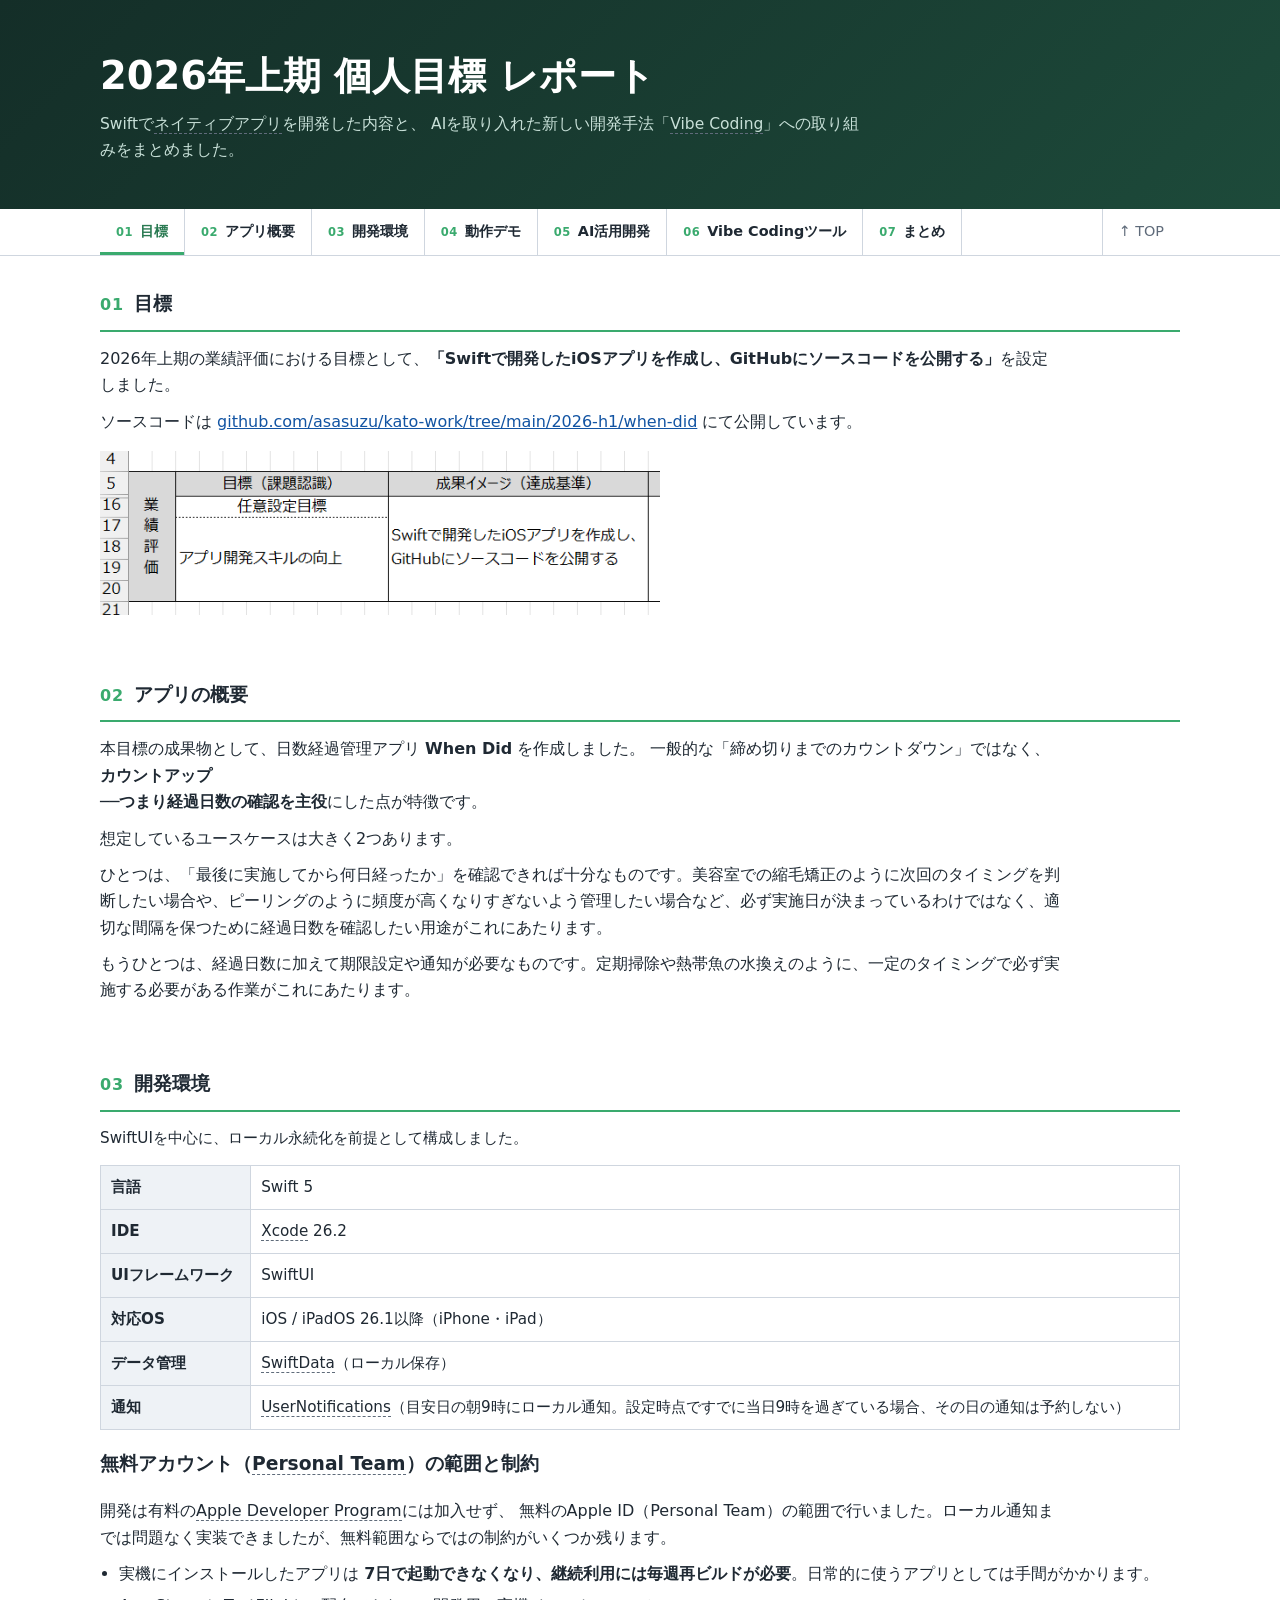
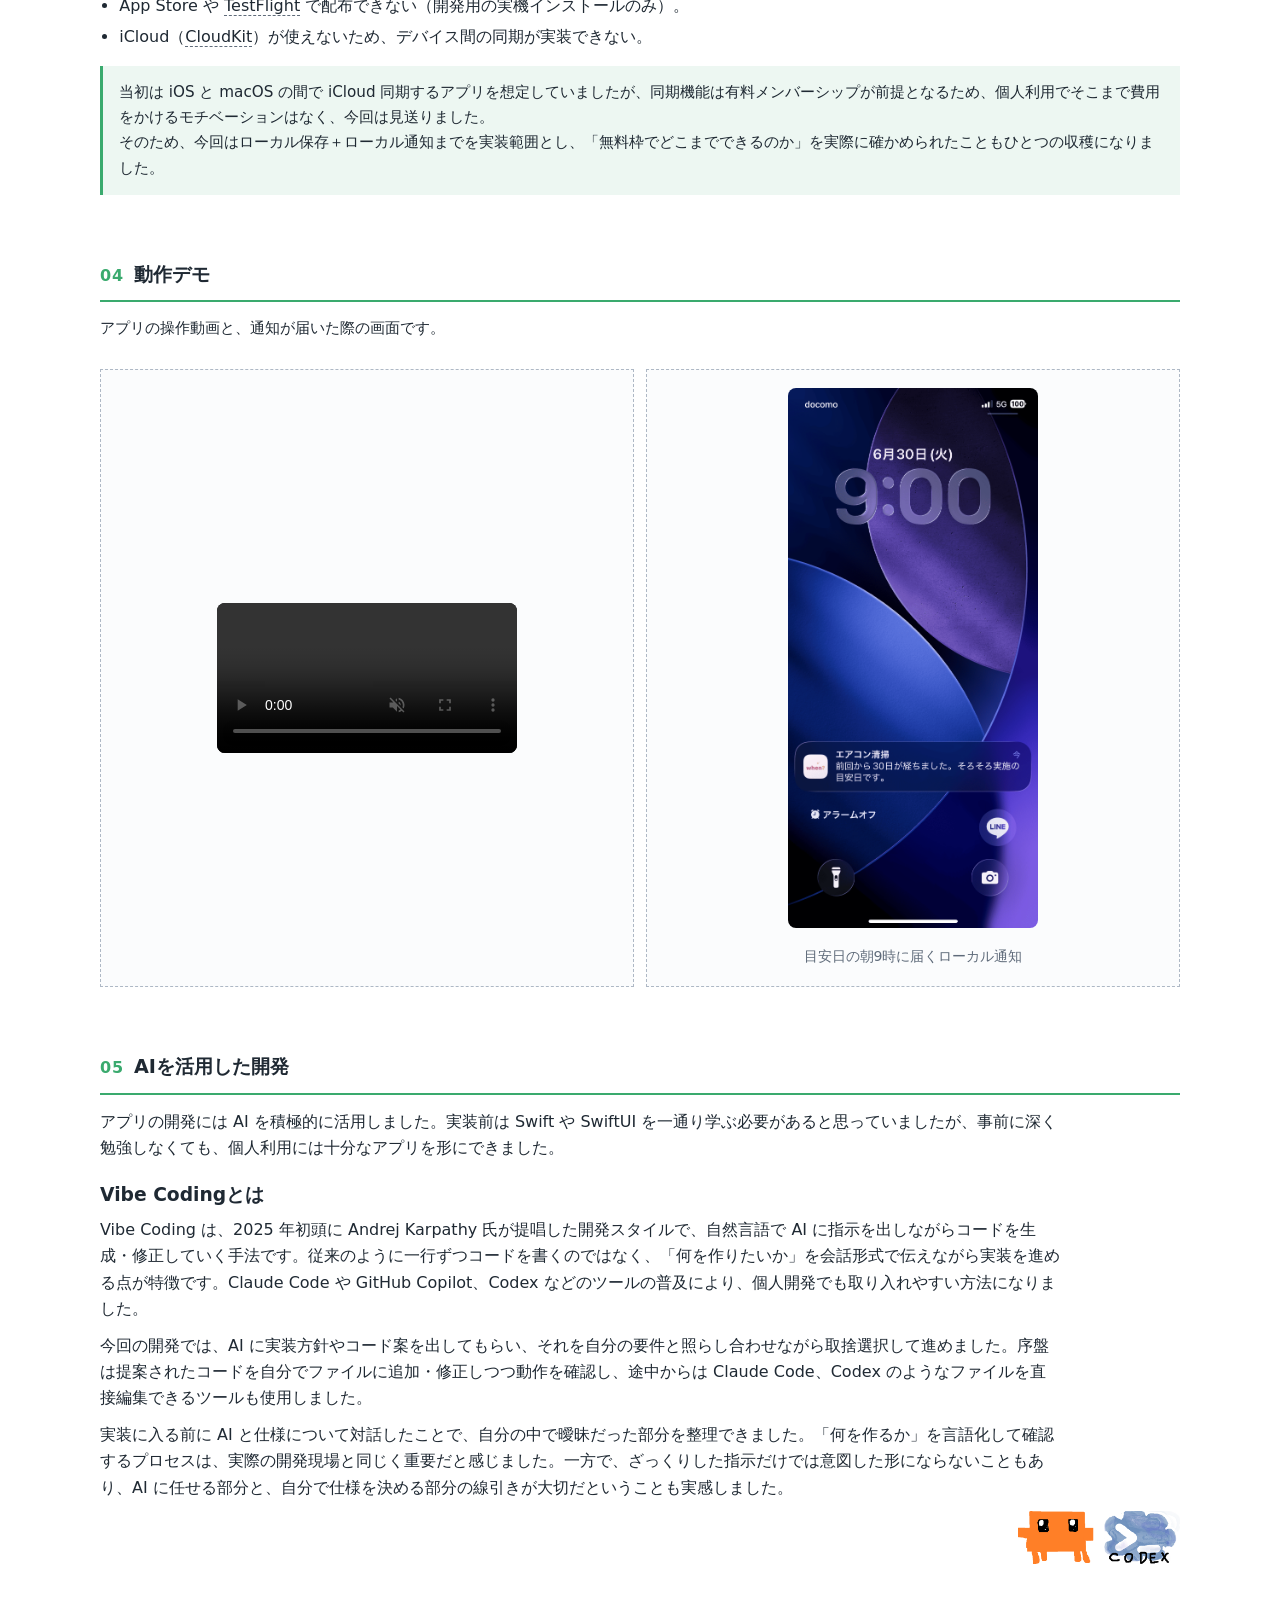
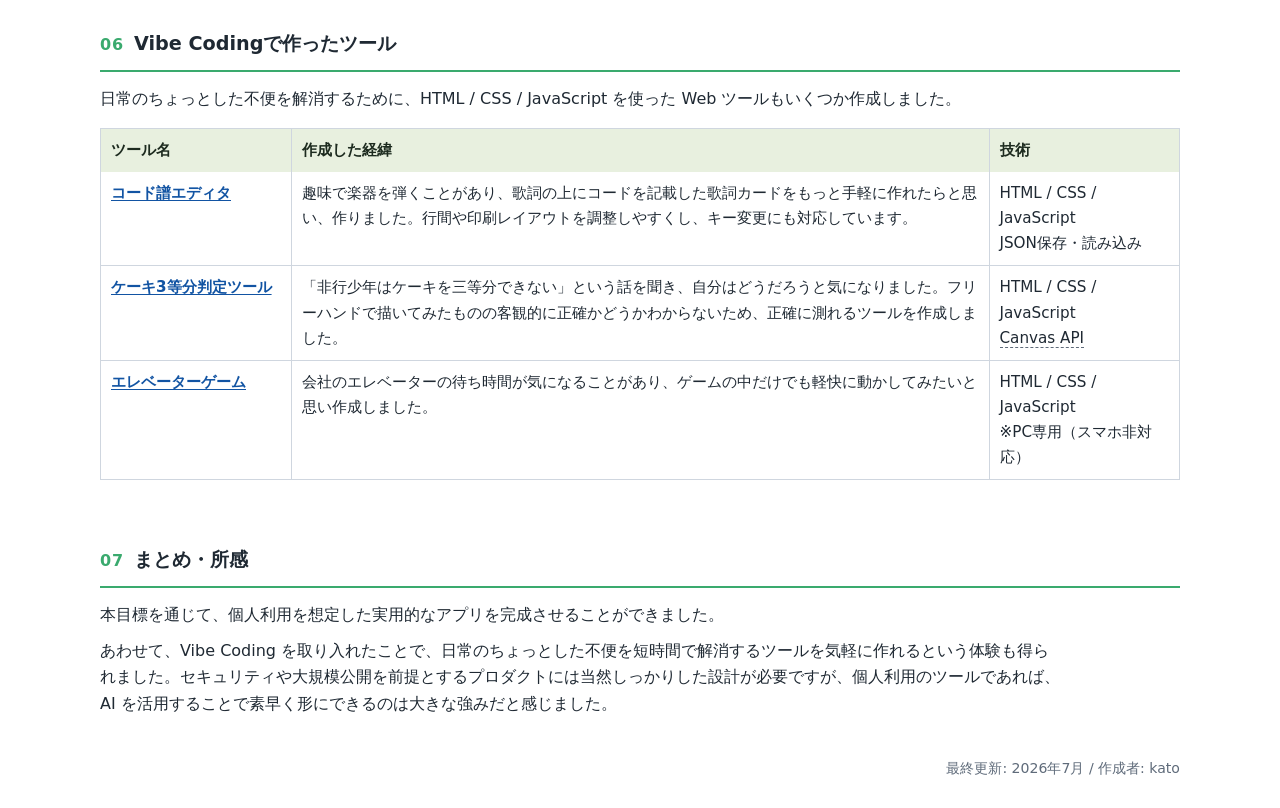
==== 2026-h1/index.html @ ba365421 "Fix informal expressions in report and README Co-Authored-By: Claude Sonnet 4.6 <noreply@anthropic.c" ====
<!DOCTYPE html>
<html lang="ja">

    <head>
        <meta charset="UTF-8">
        <meta name="viewport" content="width=device-width, initial-scale=1.0">
        <title>2026年上期 個人目標 レポート | Swiftアプリ開発とVibe Coding</title>
        <link rel="icon" type="image/png" href="./favicon.png">
        <link rel="stylesheet" href="../assets/style.css">
        <style>
            :root {
                --accent: #3aaa6e;
                --accent-soft: #edf7f2;
                --accent-strong: #2a7a52;
                --ink: #1f2933;
                --focus-ring: rgba(42, 122, 82, 0.28);
                /* 中央1080pxの段組みに揃えるための左右余白 */
                --gutter: max(32px, (100% - 1080px) / 2);
            }

            /* 共有CSSの「グレー背景＋枠付きシート」を全幅レイアウトに上書き */
            body {
                background: #ffffff;
            }

            .page {
                width: 100%;
                padding: 0;
            }

            .report {
                border: 0;
                overflow-wrap: anywhere;
            }

            /* ヘッダー */
            .report-hero {
                padding: 52px var(--gutter) 46px;
                background: linear-gradient(135deg, #142e28, #1d4a3a);
                color: #f0f7f4;
            }

            .report-hero h1 {
                margin: 0;
                font-size: clamp(1.5rem, 3.5vw, 2.4rem);
                line-height: 1.25;
                color: #ffffff;
            }

            .report-hero .lead {
                margin: 12px 0 0;
                color: #c8e0d8;
                font-size: 0.97rem;
                max-width: 760px;
            }

            /* ナビゲーション（スクロールしても画面上部に固定） */
            html {
                scroll-behavior: auto;
            }

            .report-nav {
                position: sticky;
                top: 0;
                z-index: 120;
                display: flex;
                flex-wrap: nowrap;
                overflow-x: auto;
                scrollbar-width: none;
                padding: 0 var(--gutter);
                border-bottom: 1px solid var(--grid);
                background: #ffffff;
                transition: box-shadow 0.15s;
            }

            .report-nav::-webkit-scrollbar {
                display: none;
            }

            .report-nav.is-stuck {
                box-shadow: 0 2px 10px rgba(0, 0, 0, 0.12);
            }

            .report-nav a {
                position: relative;
                display: inline-flex;
                align-items: center;
                gap: 7px;
                min-height: 46px;
                padding: 0 16px;
                border-right: 1px solid var(--grid);
                color: var(--ink);
                text-decoration: none;
                font-size: 0.9rem;
                font-weight: 600;
                white-space: nowrap;
            }

            .report-nav a .nav-num {
                font-size: 0.72rem;
                font-weight: 800;
                letter-spacing: 0.04em;
                color: var(--accent);
            }

            .report-nav a::after {
                content: '';
                position: absolute;
                left: 0;
                right: 0;
                bottom: 0;
                height: 3px;
                background: transparent;
                transition: background 0.15s;
            }

            .report-nav a:hover {
                background: var(--accent-soft);
            }

            .report-nav a.is-active {
                color: var(--accent-strong);
            }

            .report-nav a.is-active::after {
                background: var(--accent);
            }

            .report-nav .to-top {
                margin-left: auto;
                border-right: 0;
                border-left: 1px solid var(--grid);
                color: var(--muted);
                font-weight: 500;
            }

            /* 固定ナビにアンカーが隠れないようにする */
            .sheet-section {
                scroll-margin-top: 47px;
            }

            /* セクション共通（仕切り線は引かず、余白で区切る） */
            .sheet-section {
                padding: 32px var(--gutter);
                border-bottom: 0;
            }

            .section-heading {
                display: flex;
                align-items: baseline;
                gap: 10px;
                margin-bottom: 14px;
                padding-bottom: 10px;
                border-bottom: 2px solid var(--accent);
            }

            .section-number {
                font-size: 1rem;
                font-weight: 800;
                letter-spacing: 0.05em;
                color: var(--accent);
            }

            .section-heading h2 {
                margin: 0;
                font-size: 1.2rem;
                color: var(--ink);
            }

            .section-sub {
                margin: -6px 0 16px;
                color: var(--ink);
                font-size: 0.95rem;
                max-width: 920px;
            }

            .sheet-section>p {
                max-width: 960px;
            }

            #vibe-coding h3 {
                margin-bottom: 6px;
            }

            /* 目標シート画像 */
            .image-frame {
                margin: 16px 0 0;
            }

            .image-frame img {
                display: block;
                max-width: 560px;
                width: 100%;
                height: auto;
            }

            /* アプリ特徴 */
            .feature-row {
                display: grid;
                grid-template-columns: repeat(3, minmax(0, 1fr));
                gap: 0 34px;
                margin-top: 22px;
                padding-top: 22px;
                border-top: 1px solid var(--grid);
            }

            .feature-item {
                padding: 0;
                border: 0;
            }

            .feature-item .label {
                display: block;
                margin-bottom: 7px;
                color: var(--ink);
                font-size: 0.95rem;
                font-weight: 700;
                letter-spacing: 0;
                text-transform: none;
            }

            .feature-item strong {
                display: block;
                margin-bottom: 4px;
                color: var(--ink);
                font-size: 0.98rem;
            }

            .feature-item p {
                margin: 0;
                color: var(--muted);
                font-size: 0.92rem;
                line-height: 1.75;
            }

            /* 開発環境テーブル */
            .env-table {
                margin-top: 14px;
            }

            .env-table .sheet-table {
                min-width: 680px;
            }

            /* 動作デモ */
            .demo-panel {
                display: grid;
                grid-template-columns: 1fr 1fr;
                gap: 12px;
                margin-top: 16px;
            }

            .demo-slot {
                display: flex;
                align-items: center;
                justify-content: center;
            }

            .demo-video {
                max-width: 100%;
                max-height: 540px;
                border-radius: 8px;
                background: #000;
            }

            /* リスト */
            .feature-list {
                margin: 10px 0 0;
                padding-left: 1.2em;
            }

            .feature-list li+li {
                margin-top: 5px;
            }

            /* コールアウト */
            .callout {
                margin-top: 14px;
                padding: 14px 16px;
                border-left: 3px solid var(--accent);
                background: var(--accent-soft);
            }

            .callout p {
                margin: 0;
                font-size: 0.95rem;
            }

            /* Vibe Codingの学び */
            .learning-grid {
                display: grid;
                grid-template-columns: repeat(2, minmax(0, 1fr));
                gap: 28px;
                margin-top: 16px;
            }

            .learning-card {
                padding: 0;
                border: 0;
                background: transparent;
            }

            .learning-card h3 {
                margin: 0 0 8px;
                font-size: 1rem;
                color: var(--ink);
            }

            .learning-card p {
                margin: 0;
                color: var(--muted);
                font-size: 0.92rem;
            }

            .note-box {
                margin-top: 18px;
                padding: 0;
                border: 0;
                background: transparent;
            }

            .ai-illustrations {
                display: flex;
                align-items: flex-end;
                justify-content: flex-end;
                gap: 10px;
                margin-top: 8px;
            }

            .ai-illustration {
                margin: 0;
            }

            .ai-illustration img {
                display: block;
                width: clamp(54px, 7vw, 76px);
                height: auto;
            }

            /* Vibe Codingツール一覧 */
            .tools-table {
                margin-top: 16px;
            }

            .tools-table .sheet-table {
                min-width: 760px;
            }

            .tools-table th,
            .tools-table td {
                border-left: 1px solid var(--grid);
                vertical-align: top;
            }

            .tools-table th:first-child,
            .tools-table td:first-child {
                border-left: 0;
                white-space: nowrap;
                width: 190px;
            }

            .tools-table th:last-child,
            .tools-table td:last-child {
                width: 190px;
            }

            .tool-name-link {
                color: var(--link);
                font-weight: 700;
                text-decoration: underline;
                text-underline-offset: 2px;
            }

            .report a:focus-visible,
            .term:focus-visible {
                outline: 3px solid var(--focus-ring);
                outline-offset: 3px;
            }

            /* フッター */
            .final-note {
                padding: 8px var(--gutter) 28px;
                color: var(--muted);
                background: #ffffff;
                font-size: 0.88rem;
                text-align: right;
            }

            .final-note p {
                margin: 0;
            }

            /* ツールチップ */
            .term {
                border-bottom: 1px dashed var(--muted);
                cursor: help;
                position: relative;
            }

            .term-tooltip {
                position: fixed;
                width: min(260px, calc(100vw - 24px));
                padding: 10px 12px;
                border: 1px solid var(--grid-dark);
                background: #ffffff;
                color: var(--ink);
                font-size: 0.82rem;
                font-weight: 400;
                line-height: 1.55;
                letter-spacing: 0;
                pointer-events: none;
                opacity: 0;
                visibility: hidden;
                transition: opacity 0.12s, visibility 0.12s;
                z-index: 1000;
                box-shadow: 0 2px 10px rgba(0, 0, 0, 0.1);
                white-space: normal;
                text-align: left;
            }

            .term-tooltip.is-visible {
                opacity: 1;
                visibility: visible;
            }

            .term-tooltip::before {
                content: '';
                position: absolute;
                left: var(--tip-arrow-left, 50%);
                transform: translateX(-50%);
                border: 5px solid transparent;
                bottom: -10px;
                border-top-color: var(--grid-dark);
            }

            .term-tooltip.is-below::before {
                top: -10px;
                bottom: auto;
                border-top-color: transparent;
                border-bottom-color: var(--grid-dark);
            }

            /* レスポンシブ */
            @media (max-width: 920px) {

                .feature-row,
                .learning-grid,
                .demo-panel {
                    grid-template-columns: 1fr;
                }

                .feature-row {
                    gap: 16px 0;
                }

                .feature-item+.feature-item {
                    padding-top: 16px;
                }
            }

            @media (max-width: 640px) {
                .page {
                    width: 100%;
                }

                .report-hero,
                .sheet-section,
                .final-note {
                    padding-left: 16px;
                    padding-right: 16px;
                }

                .sheet-section {
                    padding-top: 40px;
                    padding-bottom: 40px;
                }

                .report-nav {
                    padding-left: 16px;
                    padding-right: 16px;
                }

                .report-nav a {
                    padding: 0 12px;
                }

                .table-wrap {
                    max-width: 100%;
                    overflow-x: auto;
                }

                .env-table .sheet-table {
                    min-width: 0;
                }

                .tools-table .sheet-table {
                    min-width: 620px;
                }

                .report-hero h1 {
                    font-size: 1.4rem;
                }
            }

            @media (prefers-reduced-motion: reduce) {

                *,
                *::before,
                *::after {
                    scroll-behavior: auto !important;
                    transition-duration: 0.01ms !important;
                    animation-duration: 0.01ms !important;
                    animation-iteration-count: 1 !important;
                }
            }
        </style>
    </head>

    <body>
        <main class="page">
            <article class="sheet report">

                <header id="top" class="report-hero">
                    <h1>2026年上期 個人目標 レポート</h1>
                    <p class="lead">
                        Swiftで<span class="term"
                            data-tip="iOSやMacなど、各プラットフォーム向けに専用開発されたアプリ。ブラウザを経由せず端末の機能を直接使えるため、動作が速く通知なども活用しやすい。">ネイティブアプリ</span>を開発した内容と、
                        AIを取り入れた新しい開発手法「<span class="term"
                            data-tip="AIに自然言語で指示を出しながらコードを生成・修正していく開発スタイル。2025年以降、個人開発でも広く使われるようになった。">Vibe
                            Coding</span>」への取り組みをまとめました。
                    </p>
                </header>

                <nav class="report-nav" aria-label="ページ内ナビゲーション">
                    <a href="#goal"><span class="nav-num">01</span>目標</a>
                    <a href="#app"><span class="nav-num">02</span>アプリ概要</a>
                    <a href="#environment"><span class="nav-num">03</span>開発環境</a>
                    <a href="#demo"><span class="nav-num">04</span>動作デモ</a>
                    <a href="#vibe-coding"><span class="nav-num">05</span>AI活用開発</a>
                    <a href="#tools"><span class="nav-num">06</span>Vibe Codingツール</a>
                    <a href="#summary"><span class="nav-num">07</span>まとめ</a>
                    <a class="to-top" href="#top">↑ TOP</a>
                </nav>

                <section id="goal" class="sheet-section">
                    <div class="section-heading">
                        <span class="section-number">01</span>
                        <h2>目標</h2>
                    </div>
                    <p>2026年上期の業績評価における目標として、<strong>「Swiftで開発したiOSアプリを作成し、GitHubにソースコードを公開する」</strong>を設定しました。</p>
                    <p>ソースコードは <a href="https://github.com/asasuzu/kato-work/tree/main/2026-h1/when-did" target="_blank"
                            rel="noopener">github.com/asasuzu/kato-work/tree/main/2026-h1/when-did</a> にて公開しています。</p>
                    <div class="image-frame">
                        <img src="goal-sheet.png" alt="2026年上期 目標シート">
                    </div>
                </section>

                <section id="app" class="sheet-section">
                    <div class="section-heading">
                        <span class="section-number">02</span>
                        <h2>アプリの概要</h2>
                    </div>
                    <p>
                        本目標の成果物として、日数経過管理アプリ <strong>When Did</strong> を作成しました。
                        一般的な「締め切りまでのカウントダウン」ではなく、<strong>カウントアップ<br>──つまり経過日数の確認を主役</strong>にした点が特徴です。
                    </p>
                    <p>
                        想定しているユースケースは大きく2つあります。
                    </p>
                    <p>
                        ひとつは、「最後に実施してから何日経ったか」を確認できれば十分なものです。美容室での縮毛矯正のように次回のタイミングを判断したい場合や、ピーリングのように頻度が高くなりすぎないよう管理したい場合など、必ず実施日が決まっているわけではなく、適切な間隔を保つために経過日数を確認したい用途がこれにあたります。
                    </p>
                    <p>
                        もうひとつは、経過日数に加えて期限設定や通知が必要なものです。定期掃除や熱帯魚の水換えのように、一定のタイミングで必ず実施する必要がある作業がこれにあたります。
                    </p>
                </section>

                <section id="environment" class="sheet-section">
                    <div class="section-heading">
                        <span class="section-number">03</span>
                        <h2>開発環境</h2>
                    </div>
                    <p class="section-sub">SwiftUIを中心に、ローカル永続化を前提として構成しました。
                    </p>

                    <div class="table-wrap env-table">
                        <table class="sheet-table">
                            <tbody>
                                <tr>
                                    <th>言語</th>
                                    <td>Swift 5</td>
                                </tr>
                                <tr>
                                    <th>IDE</th>
                                    <td><span class="term"
                                            data-tip="Appleプラットフォーム向けアプリの開発・テスト・配布に使うAppleの開発環境。シミュレータやデバッグ機能も含まれる。">Xcode</span>
                                        26.2</td>
                                </tr>
                                <tr>
                                    <th>UIフレームワーク</th>
                                    <td>SwiftUI
                                    </td>
                                </tr>
                                <tr>
                                    <th>対応OS</th>
                                    <td>iOS / iPadOS 26.1以降（iPhone・iPad）</td>
                                </tr>
                                <tr>
                                    <th>データ管理</th>
                                    <td>
                                        <span class="term"
                                            data-tip="Appleが提供するデータ永続化フレームワーク。アプリのデータをデバイス内に保存する仕組み。SwiftUIとの親和性が高い。">SwiftData</span>（ローカル保存）
                                    </td>
                                </tr>
                                <tr>
                                    <th>通知</th>
                                    <td>
                                        <span class="term"
                                            data-tip="Appleの通知フレームワーク。サーバーを介さず、アプリが端末内で予約した日時に通知を表示できる（ローカル通知）。">UserNotifications</span>（目安日の朝9時にローカル通知。設定時点ですでに当日9時を過ぎている場合、その日の通知は予約しない）
                                    </td>
                                </tr>
                            </tbody>
                        </table>
                    </div>

                    <h3>無料アカウント（<span class="term"
                            data-tip="Apple Developer Programに未加入のApple AccountでXcodeにサインインしたときの個人用開発チーム。個人利用の実機テストはできるが、プロビジョニングなどに期限・制限がある。">Personal
                            Team</span>）の範囲と制約</h3>
                    <p>
                        開発は有料の<span class="term"
                            data-tip="Appleの有料開発者プログラム。年額99ドル。App Store配布、iCloud（CloudKit）の利用、実機インストールの長期有効化などに必要。">Apple
                            Developer Program</span>には加入せず、
                        無料のApple ID（Personal Team）の範囲で行いました。ローカル通知までは問題なく実装できましたが、無料範囲ならではの制約がいくつか残ります。
                    </p>
                    <ul class="feature-list">
                        <li>実機にインストールしたアプリは <strong>7日で起動できなくなり、継続利用には毎週再ビルドが必要</strong>。日常的に使うアプリとしては手間がかかります。
                        </li>
                        <li>App Store や <span class="term"
                                data-tip="公開前のアプリを内部・外部テスターに配布し、フィードバックを集めるためのAppleのベータテストサービス。">TestFlight</span>
                            で配布できない（開発用の実機インストールのみ）。</li>
                        <li>iCloud（<span class="term"
                                data-tip="アプリのデータをiCloudに保存し、複数デバイスやWebで同期・共有するためのAppleの仕組み。">CloudKit</span>）が使えないため、デバイス間の同期が実装できない。
                        </li>
                    </ul>

                    <div class="callout" style="margin-top: 16px;">
                        <p>
                            当初は iOS と macOS の間で iCloud
                            同期するアプリを想定していましたが、同期機能は有料メンバーシップが前提となるため、個人利用でそこまで費用をかけるモチベーションはなく、今回は見送りました。
                        </p>
                        <p>
                            そのため、今回はローカル保存＋ローカル通知までを実装範囲とし、「無料枠でどこまでできるのか」を実際に確かめられたこともひとつの収穫になりました。
                        </p>
                    </div>
                </section>

                <section id="demo" class="sheet-section">
                    <div class="section-heading">
                        <span class="section-number">04</span>
                        <h2>動作デモ</h2>
                    </div>
                    <p class="section-sub">アプリの操作動画と、通知が届いた際の画面です。</p>

                    <div class="demo-panel">
                        <div class="demo-slot">
                            <video class="demo-video" src="./when-did/when-did-demo.mp4" controls playsinline muted
                                preload="metadata">
                                お使いのブラウザは動画の再生に対応していません。
                                <a href="./when-did/when-did-demo.mp4">動画を直接開く</a>
                            </video>
                        </div>
                        <div class="demo-slot">
                            <figure style="margin: 0; text-align: center;">
                                <img src="./when-did/notification-screenshot.png" alt="目安日に届くローカル通知のスクリーンショット"
                                    style="max-height: 540px; border-radius: 8px;">
                                <figcaption style="margin-top: 8px; color: var(--muted); font-size: 0.88rem;">
                                    目安日の朝9時に届くローカル通知</figcaption>
                            </figure>
                        </div>
                    </div>
                </section>

                <section id="vibe-coding" class="sheet-section">
                    <div class="section-heading">
                        <span class="section-number">05</span>
                        <h2>AIを活用した開発</h2>
                    </div>
                    <p>
                        アプリの開発には AI を積極的に活用しました。実装前は Swift や SwiftUI
                        を一通り学ぶ必要があると思っていましたが、事前に深く勉強しなくても、個人利用には十分なアプリを形にできました。
                    </p>

                    <h3>Vibe Codingとは</h3>
                    <p>
                        Vibe Coding は、2025 年初頭に Andrej Karpathy 氏が提唱した開発スタイルで、自然言語で AI
                        に指示を出しながらコードを生成・修正していく手法です。従来のように一行ずつコードを書くのではなく、「何を作りたいか」を会話形式で伝えながら実装を進める点が特徴です。Claude Code や
                        GitHub Copilot、Codex などのツールの普及により、個人開発でも取り入れやすい方法になりました。
                    </p>
                    <p>
                        今回の開発では、AI
                        に実装方針やコード案を出してもらい、それを自分の要件と照らし合わせながら取捨選択して進めました。序盤は提案されたコードを自分でファイルに追加・修正しつつ動作を確認し、途中からは Claude
                        Code、Codex のようなファイルを直接編集できるツールも使用しました。
                    </p>

                    <p>
                        実装に入る前に AI
                        と仕様について対話したことで、自分の中で曖昧だった部分を整理できました。「何を作るか」を言語化して確認するプロセスは、実際の開発現場と同じく重要だと感じました。一方で、ざっくりした指示だけでは意図した形にならないこともあり、AI
                        に任せる部分と、自分で仕様を決める部分の線引きが大切だということも実感しました。
                    </p>

                    <div class="ai-illustrations" aria-label="AI開発で使ったツールのイメージイラスト">
                        <figure class="ai-illustration">
                            <img src="images/claude-code-character.png" alt="Claude Codeのイメージイラスト">
                        </figure>
                        <figure class="ai-illustration">
                            <img src="images/chatgpt-character.png" alt="ChatGPTのイメージイラスト">
                        </figure>
                    </div>
                </section>

                <section id="tools" class="sheet-section">
                    <div class="section-heading">
                        <span class="section-number">06</span>
                        <h2>Vibe Codingで作ったツール</h2>
                    </div>
                    <p>日常のちょっとした不便を解消するために、HTML / CSS / JavaScript を使った Web ツールもいくつか作成しました。</p>

                    <div class="table-wrap tools-table">
                        <table class="sheet-table">
                            <thead>
                                <tr>
                                    <th>ツール名</th>
                                    <th>作成した経緯</th>
                                    <th>技術</th>
                                </tr>
                            </thead>
                            <tbody>
                                <tr>
                                    <td>
                                        <a class="tool-name-link" href="./extras/chord-editor/index.html"
                                            target="_blank" rel="noopener">コード譜エディタ</a>
                                    </td>
                                    <td>
                                        趣味で楽器を弾くことがあり、歌詞の上にコードを記載した歌詞カードをもっと手軽に作れたらと思い、作りました。行間や印刷レイアウトを調整しやすくし、キー変更にも対応しています。
                                    </td>
                                    <td>HTML / CSS / JavaScript<br>JSON保存・読み込み</td>
                                </tr>
                                <tr>
                                    <td>
                                        <a class="tool-name-link" href="./extras/cake-three-cut/index.html"
                                            target="_blank" rel="noopener">ケーキ3等分判定ツール</a>
                                    </td>
                                    <td>
                                        「非行少年はケーキを三等分できない」という話を聞き、自分はどうだろうと気になりました。フリーハンドで描いてみたものの客観的に正確かどうかわからないため、正確に測れるツールを作成しました。
                                    </td>
                                    <td>HTML / CSS / JavaScript<br><span class="term"
                                            data-tip="HTMLのcanvas要素にJavaScriptで図形・線・画像などを描画するためのWeb API。アニメーション、ゲーム、グラフ表示などに使われる。">Canvas
                                            API</span></td>
                                </tr>
                                <tr>
                                    <td>
                                        <a class="tool-name-link" href="./extras/elevator-game/index.html"
                                            target="_blank" rel="noopener">エレベーターゲーム</a>
                                    </td>
                                    <td>
                                        会社のエレベーターの待ち時間が気になることがあり、ゲームの中だけでも軽快に動かしてみたいと思い作成しました。
                                    </td>
                                    <td>HTML / CSS / JavaScript<br>※PC専用（スマホ非対応）</td>
                                </tr>
                            </tbody>
                        </table>
                    </div>
                </section>

                <section id="summary" class="sheet-section">
                    <div class="section-heading">
                        <span class="section-number">07</span>
                        <h2>まとめ・所感</h2>
                    </div>

                    <p>
                        本目標を通じて、個人利用を想定した実用的なアプリを完成させることができました。
                    </p>
                    <p>
                        あわせて、Vibe Coding を取り入れたことで、日常のちょっとした不便を短時間で解消するツールを気軽に作れるという体験も得られました。セキュリティや大規模公開を前提とするプロダクトには当然しっかりした設計が必要ですが、個人利用のツールであれば、AI を活用することで素早く形にできるのは大きな強みだと感じました。
                    </p>
                </section>

                <footer class="final-note">
                    <p>最終更新: 2026年7月 / 作成者: kato</p>
                </footer>

            </article>
        </main>

        <script>
            (function () {
                const nav = document.querySelector('.report-nav');
                const links = Array.from(nav.querySelectorAll('a[href^="#"]'))
                    .filter((a) => a.hash && a.hash !== '#top');
                const sections = links
                    .map((a) => document.querySelector(a.hash))
                    .filter(Boolean);

                // ヒーローが画面外に出たら（=ナビが固定されたら）影を付ける
                const hero = document.querySelector('.report-hero');
                new IntersectionObserver(([entry]) => {
                    nav.classList.toggle('is-stuck', !entry.isIntersecting);
                }).observe(hero);

                // スクロール位置に応じて現在のセクションをハイライト
                const setActive = () => {
                    const line = nav.offsetHeight + 28;
                    let current = sections[0];
                    for (const s of sections) {
                        if (s.getBoundingClientRect().top <= line) current = s;
                    }
                    const atBottom = window.innerHeight + window.scrollY
                        >= document.documentElement.scrollHeight - 4;
                    if (atBottom) current = sections[sections.length - 1];
                    links.forEach((a) => {
                        a.classList.toggle('is-active', a.hash === '#' + current.id);
                    });
                };
                document.addEventListener('scroll', setActive, { passive: true });
                window.addEventListener('resize', setActive);
                setActive();

                // スムーズスクロール（CSSより速め: 350ms）
                nav.addEventListener('click', (e) => {
                    const a = e.target.closest('a[href^="#"]');
                    if (!a) return;
                    const target = document.querySelector(a.hash);
                    if (!target) return;
                    e.preventDefault();
                    const reducedMotion = window.matchMedia('(prefers-reduced-motion: reduce)').matches;
                    const start = window.scrollY;
                    const end = target.getBoundingClientRect().top + start - nav.offsetHeight;
                    if (reducedMotion) {
                        window.scrollTo(0, end);
                        return;
                    }
                    const duration = 350;
                    const startTime = performance.now();
                    const ease = (t) => t < 0.5 ? 2 * t * t : -1 + (4 - 2 * t) * t;
                    const step = (now) => {
                        const t = Math.min((now - startTime) / duration, 1);
                        window.scrollTo(0, start + (end - start) * ease(t));
                        if (t < 1) requestAnimationFrame(step);
                    };
                    requestAnimationFrame(step);
                });

                const tooltipTerms = Array.from(document.querySelectorAll('.term[data-tip]'));
                const tooltip = document.createElement('div');
                tooltip.className = 'term-tooltip';
                tooltip.id = 'term-tooltip';
                tooltip.setAttribute('role', 'tooltip');
                tooltip.setAttribute('aria-hidden', 'true');
                document.body.appendChild(tooltip);

                let activeTerm = null;

                const placeTooltip = () => {
                    if (!activeTerm) return;

                    tooltip.textContent = activeTerm.dataset.tip;
                    tooltip.classList.add('is-visible');
                    tooltip.style.left = '0px';
                    tooltip.style.top = '0px';

                    const margin = 12;
                    const gap = 10;
                    const termRect = activeTerm.getBoundingClientRect();
                    const tipRect = tooltip.getBoundingClientRect();
                    const placeAbove = termRect.top >= tipRect.height + gap + margin;
                    const left = Math.min(
                        Math.max(termRect.left + termRect.width / 2 - tipRect.width / 2, margin),
                        window.innerWidth - tipRect.width - margin
                    );
                    const arrowLeft = termRect.left + termRect.width / 2 - left;
                    const top = placeAbove
                        ? termRect.top - tipRect.height - gap
                        : termRect.bottom + gap;

                    tooltip.classList.toggle('is-below', !placeAbove);
                    tooltip.style.setProperty('--tip-arrow-left', `${arrowLeft}px`);
                    tooltip.style.left = `${left}px`;
                    tooltip.style.top = `${top}px`;
                };

                const showTooltip = (term) => {
                    activeTerm = term;
                    tooltip.setAttribute('aria-hidden', 'false');
                    placeTooltip();
                };

                const hideTooltip = () => {
                    activeTerm = null;
                    tooltip.classList.remove('is-visible', 'is-below');
                    tooltip.setAttribute('aria-hidden', 'true');
                };

                tooltipTerms.forEach((term) => {
                    term.setAttribute('tabindex', '0');
                    term.setAttribute('aria-describedby', 'term-tooltip');
                    term.addEventListener('mouseenter', () => showTooltip(term));
                    term.addEventListener('focus', () => showTooltip(term));
                    term.addEventListener('mouseleave', hideTooltip);
                    term.addEventListener('blur', hideTooltip);
                });

                document.addEventListener('scroll', placeTooltip, { passive: true });
                document.querySelectorAll('.table-wrap').forEach((wrap) => {
                    wrap.addEventListener('scroll', placeTooltip, { passive: true });
                });
                window.addEventListener('resize', placeTooltip);
                document.addEventListener('keydown', (e) => {
                    if (e.key === 'Escape') hideTooltip();
                });
            })();
        </script>



    </body>

</html>
---- assets/style.css ----
:root {
    color-scheme: light;
    --page-bg: #f3f4f6;
    --sheet-bg: #ffffff;
    --text: #1f2933;
    --muted: #5f6b7a;
    --grid: #cfd6df;
    --grid-dark: #aeb8c5;
    --head-bg: #e8f0df;
    --subhead-bg: #eef2f6;
    --link: #1254a3;
}

* {
    box-sizing: border-box;
}

body {
    margin: 0;
    font-family: system-ui, -apple-system, BlinkMacSystemFont, "Segoe UI", sans-serif;
    line-height: 1.65;
    color: var(--text);
    background: var(--page-bg);
}

a {
    color: var(--link);
}

.page {
    width: min(1180px, calc(100% - 24px));
    margin: 0 auto;
    padding: 24px 0 40px;
}

.sheet {
    border: 1px solid var(--grid-dark);
    background: var(--sheet-bg);
}

.sheet-header {
    padding: 16px 18px;
    border-bottom: 1px solid var(--grid-dark);
    background: var(--subhead-bg);
}

.sheet-header h1 {
    margin: 0;
    font-size: 1.45rem;
    line-height: 1.35;
    letter-spacing: 0;
}

.sheet-header p {
    margin: 6px 0 0;
    color: var(--muted);
}

.sheet-nav {
    display: flex;
    flex-wrap: wrap;
    gap: 8px 14px;
    margin-top: 10px;
    font-size: 0.92rem;
}

.sheet-section {
    padding: 18px;
    border-bottom: 1px solid var(--grid-dark);
}

.sheet-section:last-child {
    border-bottom: 0;
}

.sheet-section h2 {
    margin: 0 0 10px;
    font-size: 1.08rem;
}

.sheet-section p {
    margin: 0 0 10px;
}

.sheet-section p:last-child {
    margin-bottom: 0;
}

.table-wrap {
    width: 100%;
    overflow-x: auto;
    border: 1px solid var(--grid);
    background: #fff;
}

.sheet-table {
    width: 100%;
    min-width: 760px;
    border-collapse: collapse;
    font-size: 0.95rem;
}

.sheet-table th,
.sheet-table td {
    padding: 9px 10px;
    border-right: 1px solid var(--grid);
    border-bottom: 1px solid var(--grid);
    vertical-align: top;
    text-align: left;
}

.sheet-table th:last-child,
.sheet-table td:last-child {
    border-right: 0;
}

.sheet-table tr:last-child th,
.sheet-table tr:last-child td {
    border-bottom: 0;
}

.sheet-table thead th {
    color: #1d2b1f;
    background: var(--head-bg);
    font-weight: 700;
    white-space: nowrap;
}

.sheet-table tbody th {
    background: var(--subhead-bg);
    font-weight: 700;
    white-space: nowrap;
}

.sheet-table ul {
    margin: 0;
    padding-left: 1.2em;
}

.sheet-table li + li {
    margin-top: 4px;
}

.link-cell {
    white-space: nowrap;
}

.file-path {
    font-family: ui-monospace, SFMono-Regular, Consolas, "Liberation Mono", monospace;
    font-size: 0.92em;
}

.note-box {
    margin-top: 12px;
    padding: 12px 14px;
    border: 1px solid var(--grid);
    background: #fbfcfd;
}

.demo-slot {
    min-height: 180px;
    display: grid;
    place-items: center;
    margin-top: 12px;
    padding: 18px;
    border: 1px dashed var(--grid-dark);
    background: #fbfcfd;
    color: var(--muted);
    text-align: center;
}

.footer-note {
    padding: 12px 18px;
    border-top: 1px solid var(--grid-dark);
    color: var(--muted);
    background: #fff;
    font-size: 0.9rem;
}

@media (max-width: 640px) {
    .page {
        width: min(100% - 16px, 1180px);
        padding-top: 12px;
    }

    .sheet-header,
    .sheet-section {
        padding: 12px;
    }

    .sheet-header h1 {
        font-size: 1.25rem;
    }

    .sheet-table {
        min-width: 680px;
        font-size: 0.9rem;
    }
}
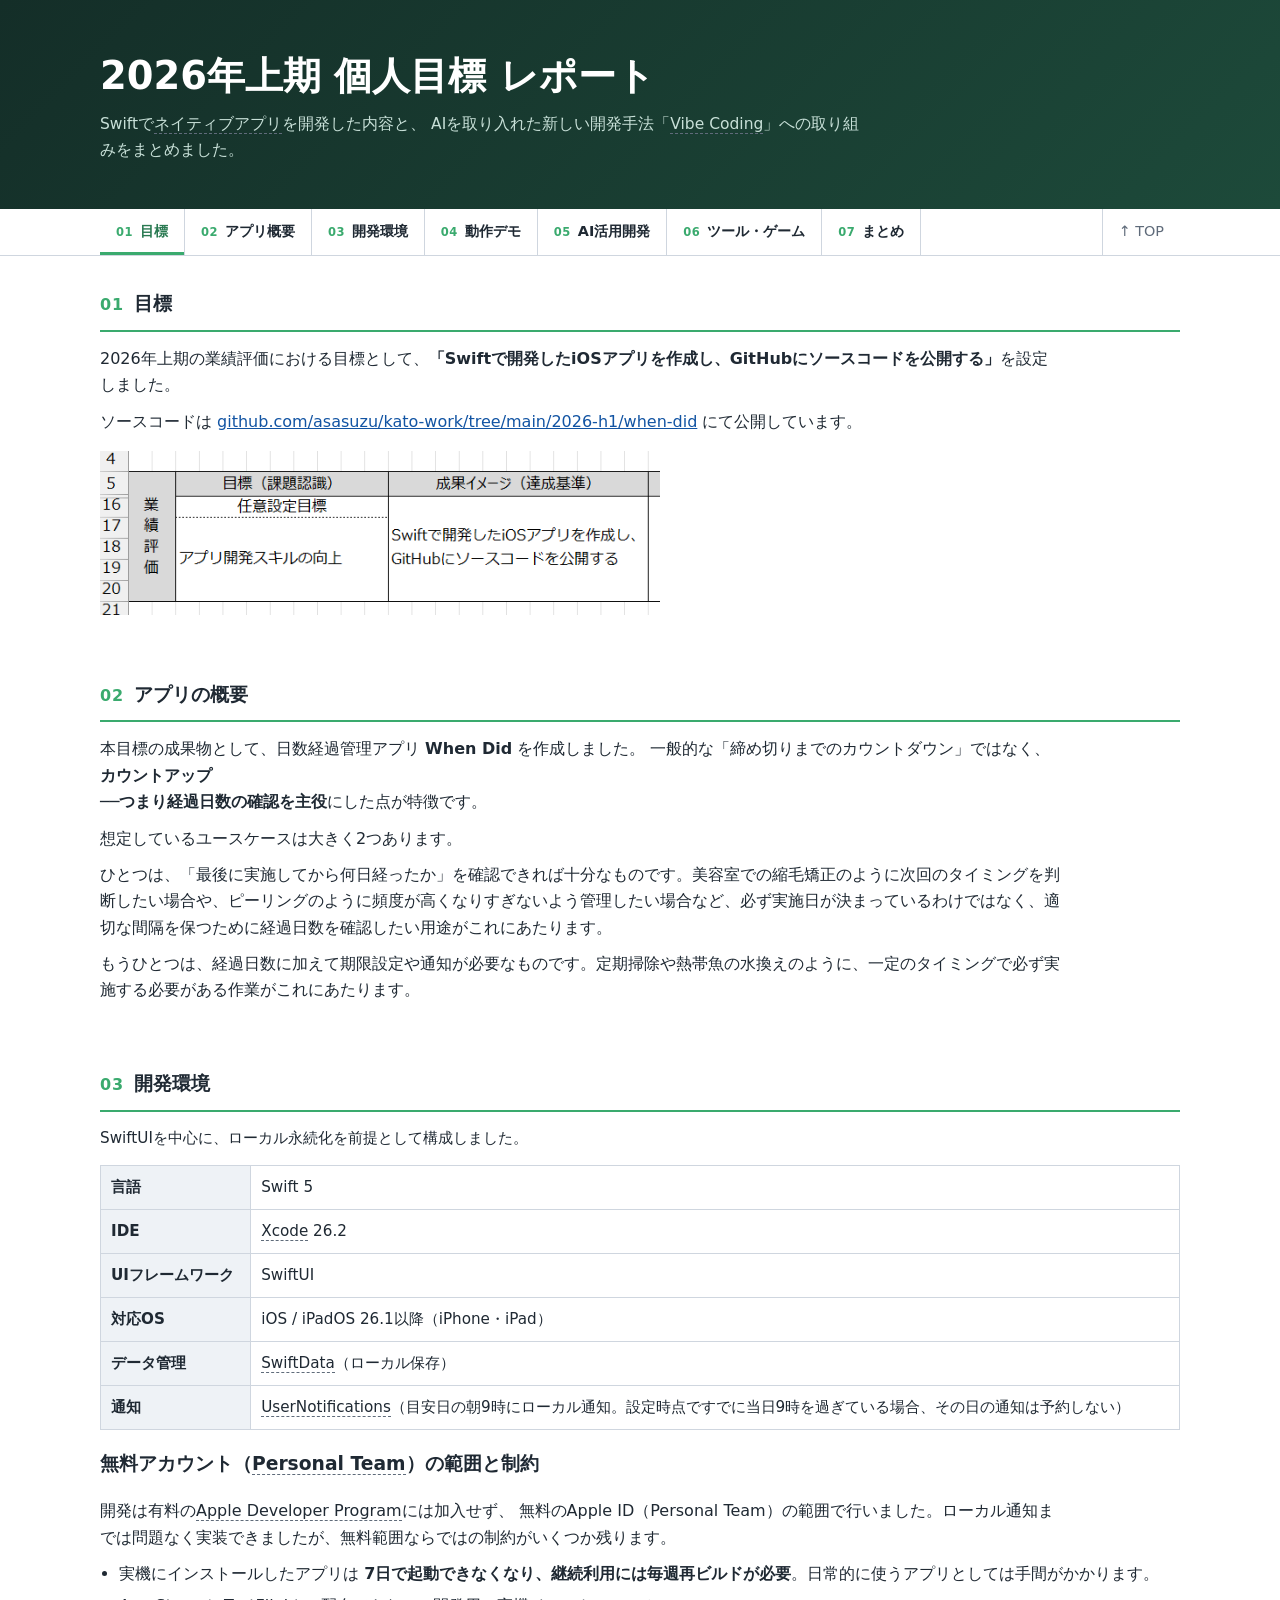
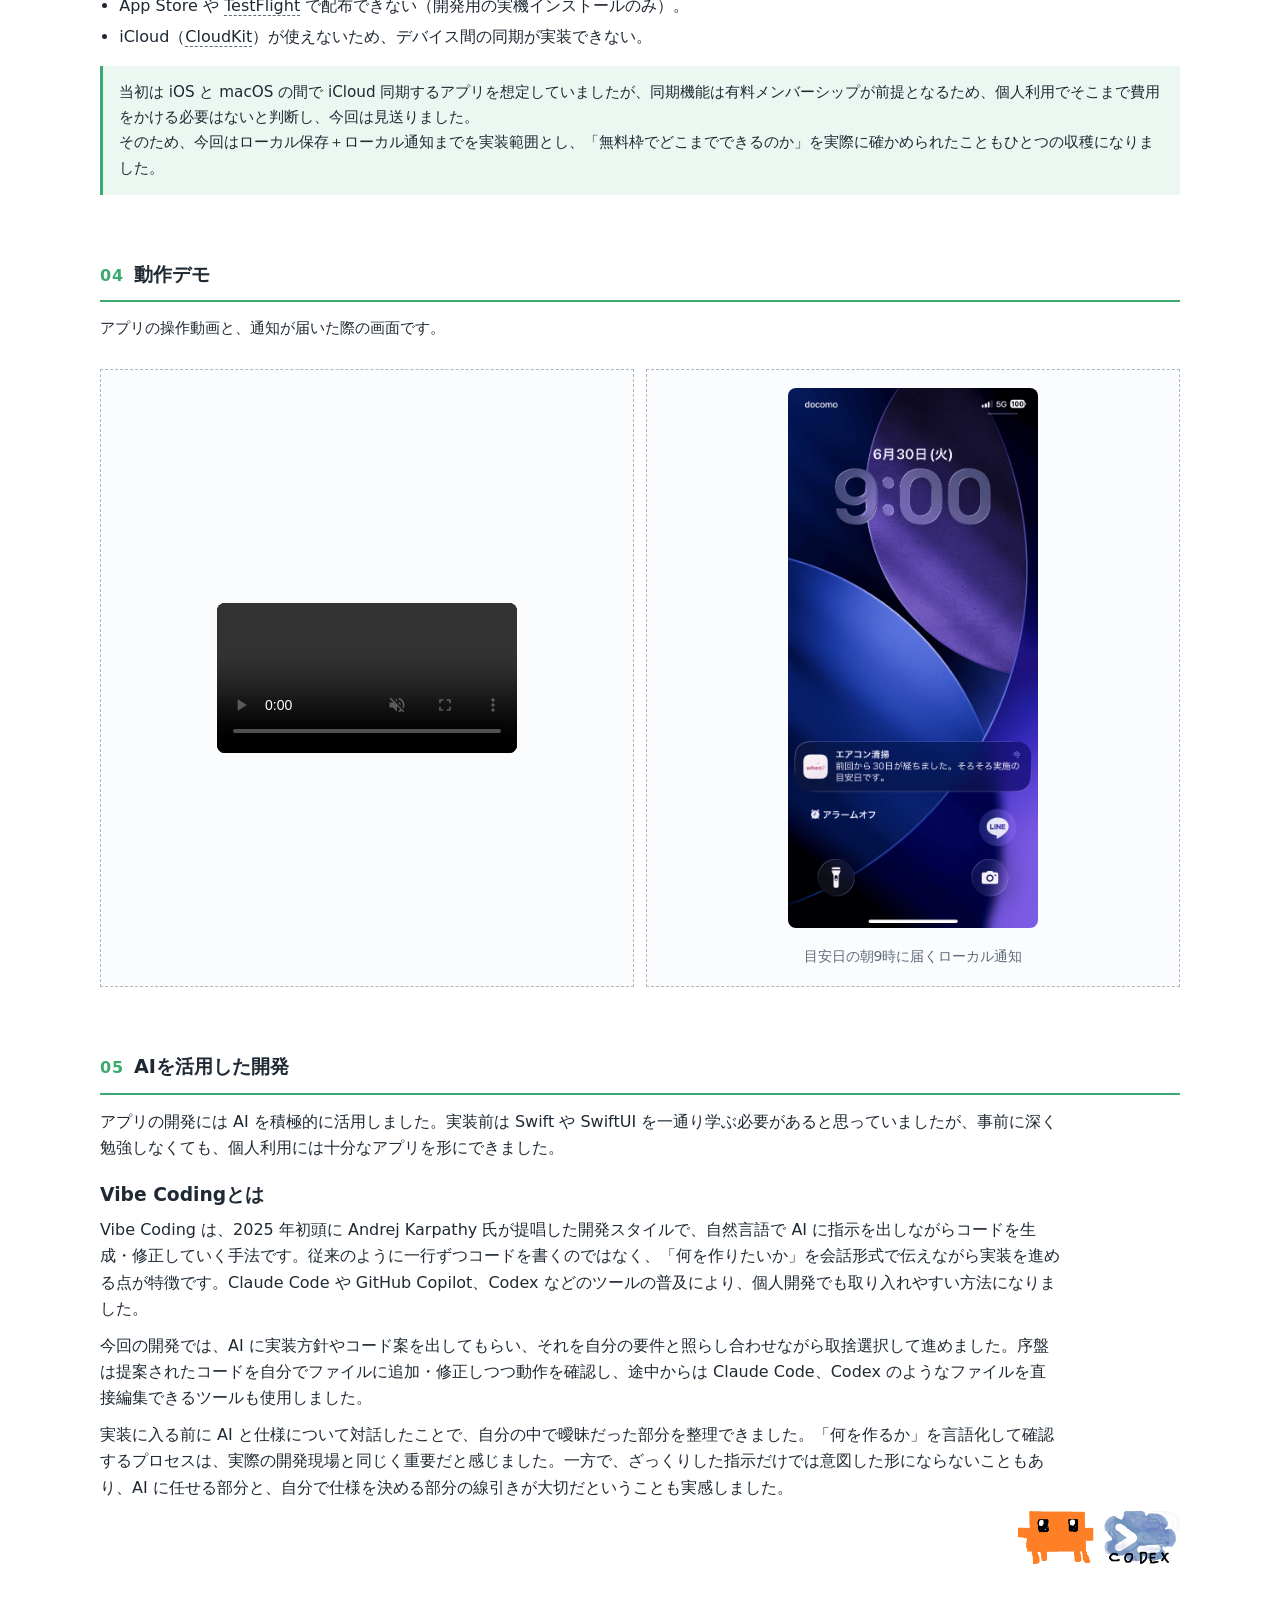
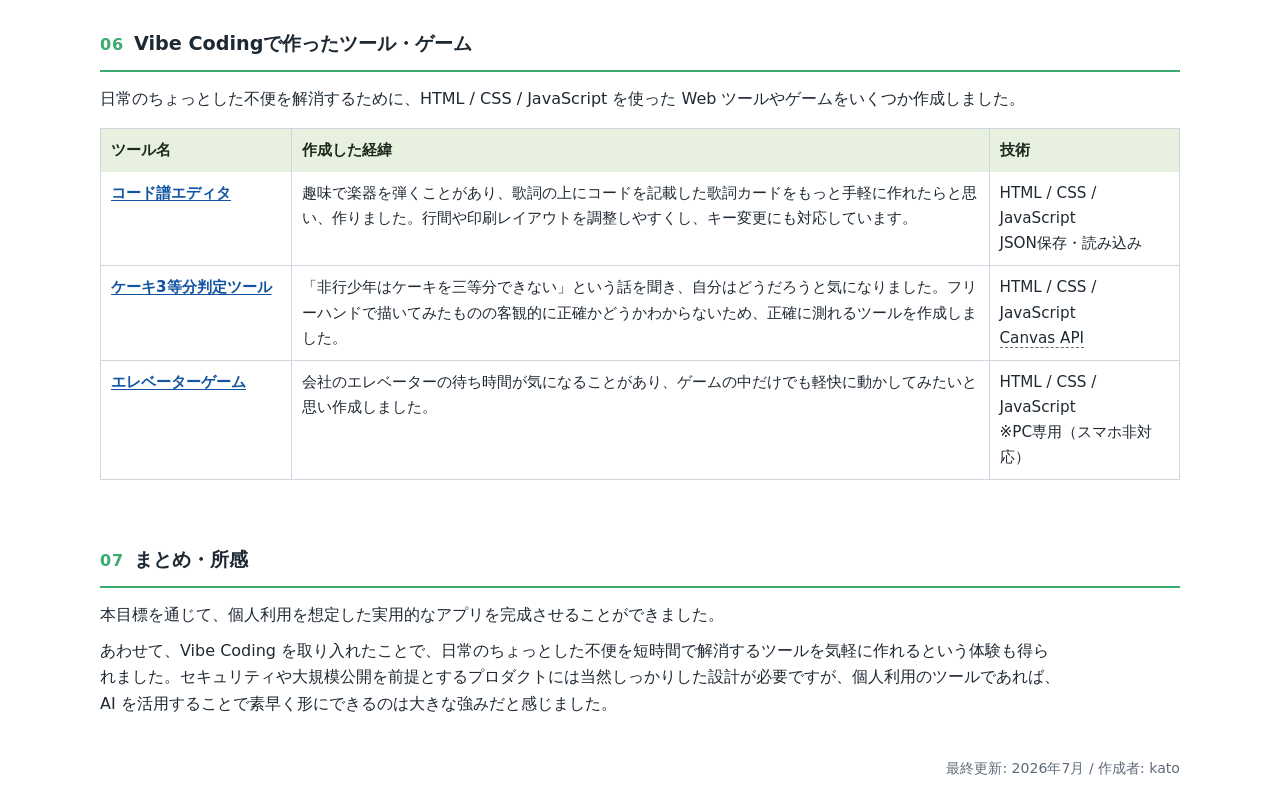
==== commit fba11f33: "Update section title to include game, fix informal expression Co-Authored-By: Claude Sonnet 4.6 <nor" ====
--- a/2026-h1/index.html
+++ b/2026-h1/index.html
@@ -537,7 +537,7 @@
                     <a href="#environment"><span class="nav-num">03</span>開発環境</a>
                     <a href="#demo"><span class="nav-num">04</span>動作デモ</a>
                     <a href="#vibe-coding"><span class="nav-num">05</span>AI活用開発</a>
-                    <a href="#tools"><span class="nav-num">06</span>Vibe Codingツール</a>
+                    <a href="#tools"><span class="nav-num">06</span>ツール・ゲーム</a>
                     <a href="#summary"><span class="nav-num">07</span>まとめ</a>
                     <a class="to-top" href="#top">↑ TOP</a>
                 </nav>
@@ -646,7 +646,7 @@
                     <div class="callout" style="margin-top: 16px;">
                         <p>
                             当初は iOS と macOS の間で iCloud
-                            同期するアプリを想定していましたが、同期機能は有料メンバーシップが前提となるため、個人利用でそこまで費用をかけるモチベーションはなく、今回は見送りました。
+                            同期するアプリを想定していましたが、同期機能は有料メンバーシップが前提となるため、個人利用でそこまで費用をかける必要はないと判断し、今回は見送りました。
                         </p>
                         <p>
                             そのため、今回はローカル保存＋ローカル通知までを実装範囲とし、「無料枠でどこまでできるのか」を実際に確かめられたこともひとつの収穫になりました。
@@ -721,9 +721,9 @@
                 <section id="tools" class="sheet-section">
                     <div class="section-heading">
                         <span class="section-number">06</span>
-                        <h2>Vibe Codingで作ったツール</h2>
-                    </div>
-                    <p>日常のちょっとした不便を解消するために、HTML / CSS / JavaScript を使った Web ツールもいくつか作成しました。</p>
+                        <h2>Vibe Codingで作ったツール・ゲーム</h2>
+                    </div>
+                    <p>日常のちょっとした不便を解消するために、HTML / CSS / JavaScript を使った Web ツールやゲームをいくつか作成しました。</p>
 
                     <div class="table-wrap tools-table">
                         <table class="sheet-table">
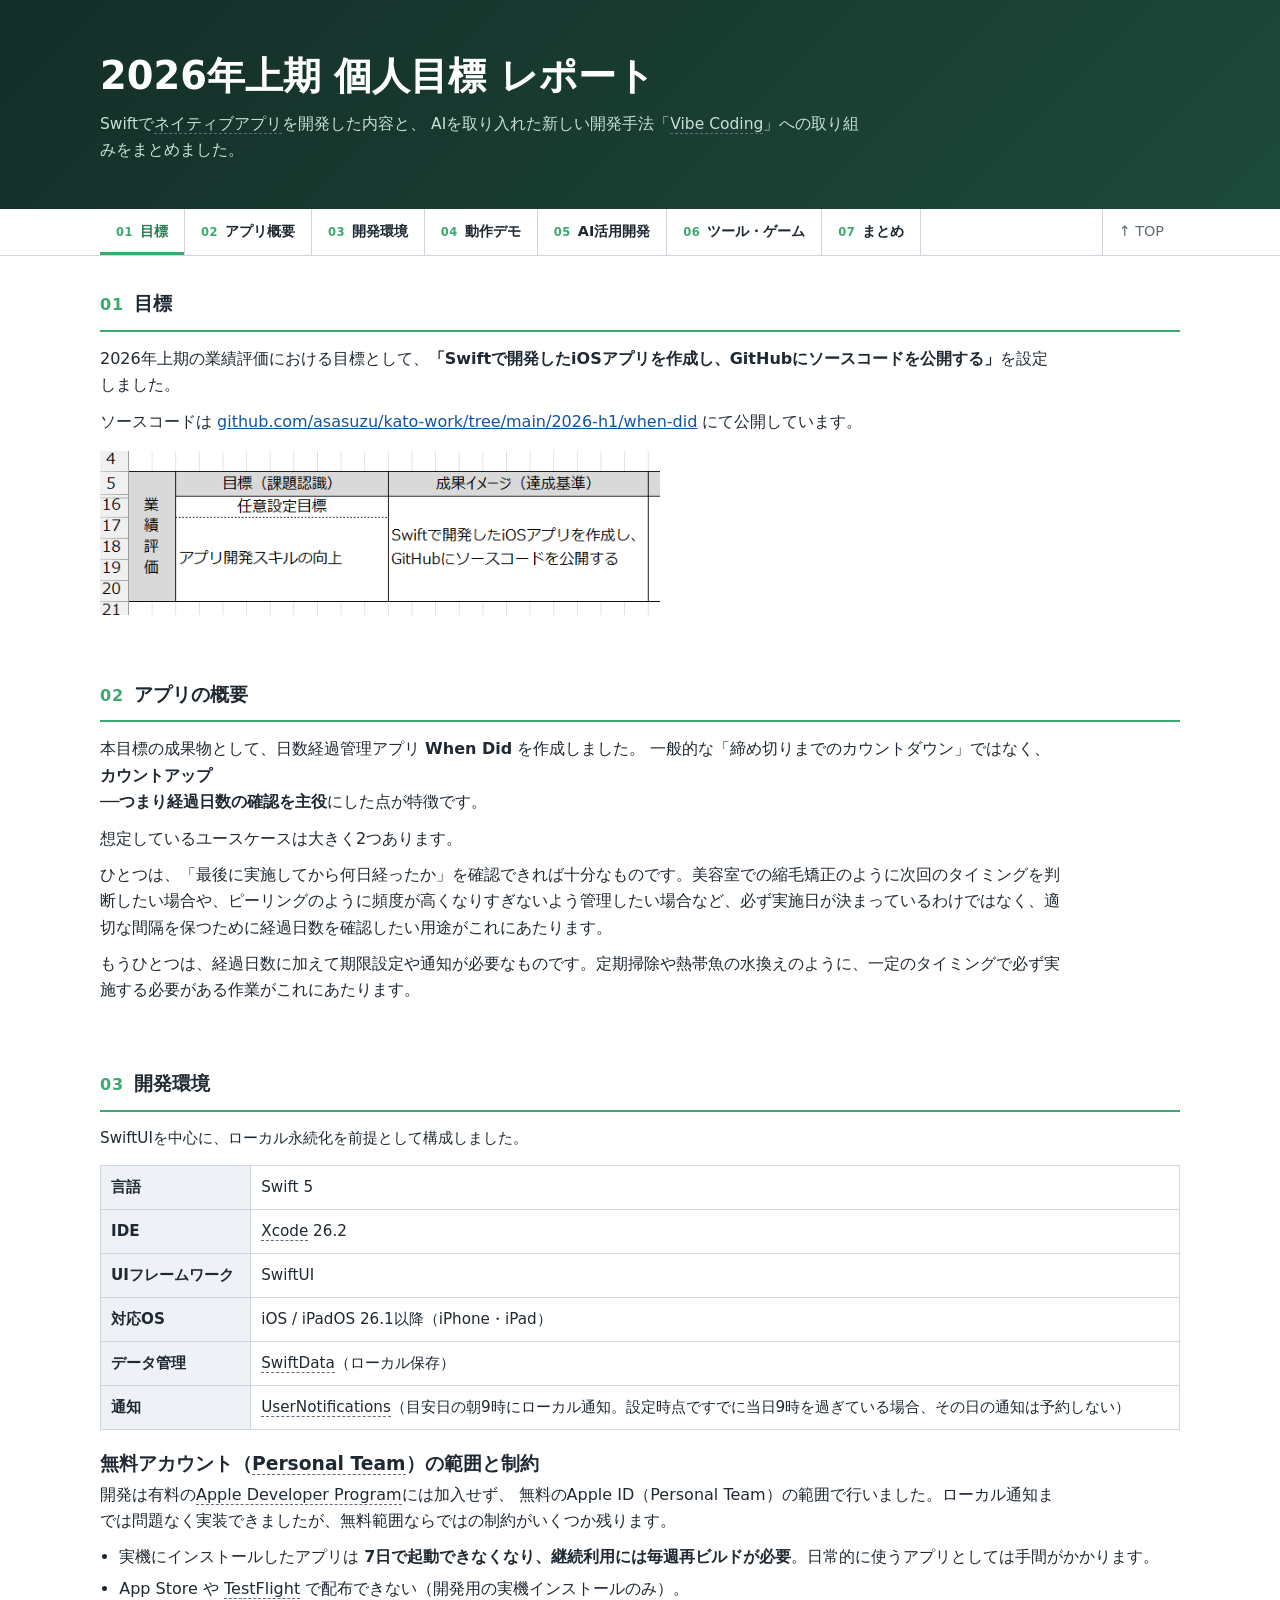
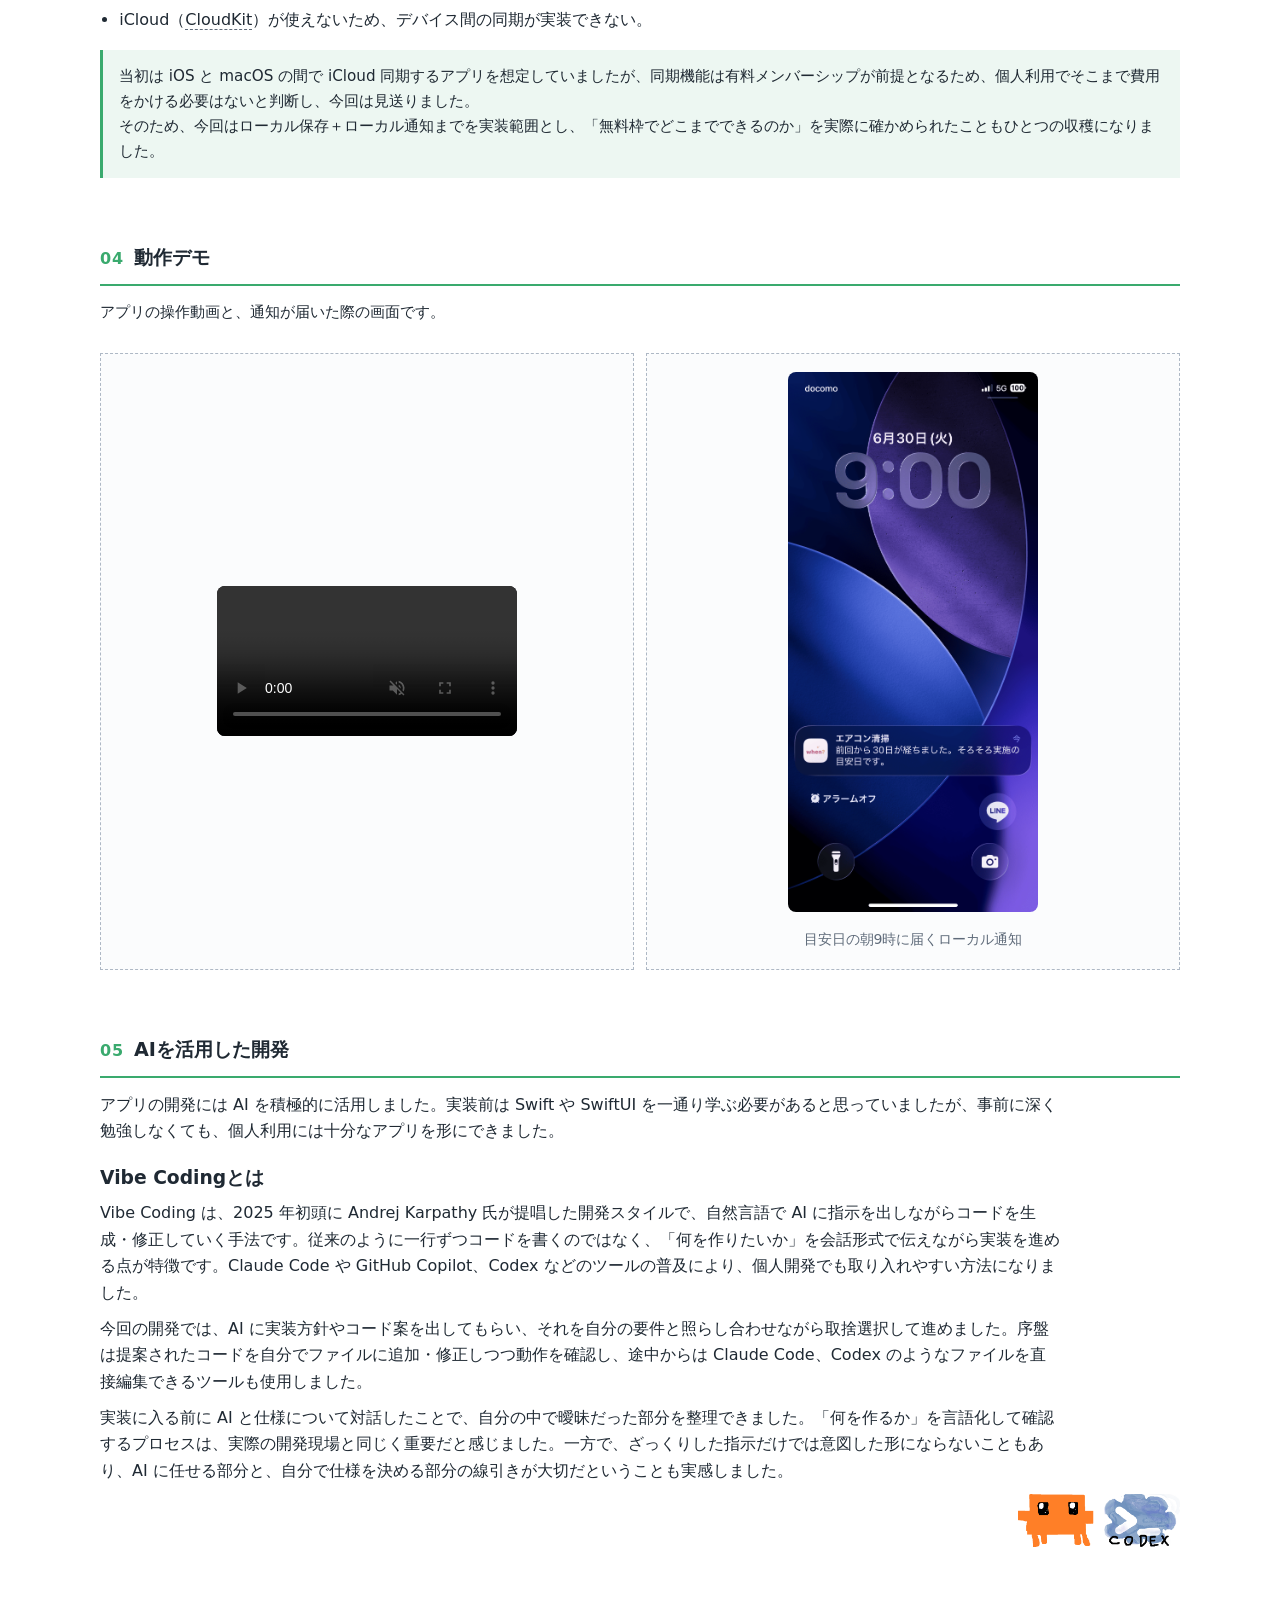
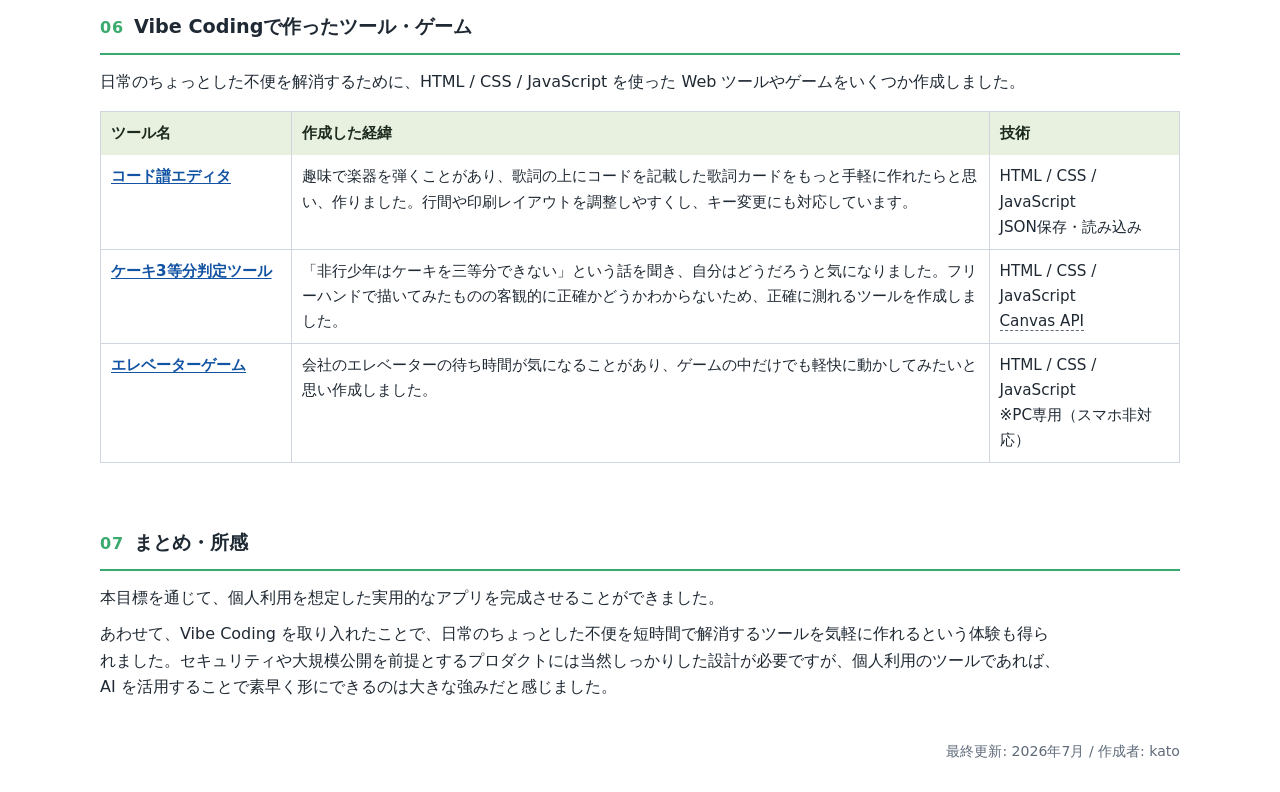
==== commit 13c6a61e: "Reduce spacing below Personal Team section heading Co-Authored-By: Claude Sonnet 4.6 <noreply@anthro" ====
--- a/2026-h1/index.html
+++ b/2026-h1/index.html
@@ -180,6 +180,10 @@
 
             #vibe-coding h3 {
                 margin-bottom: 6px;
+            }
+
+            #environment h3 {
+                margin-bottom: 2px;
             }
 
             /* 目標シート画像 */
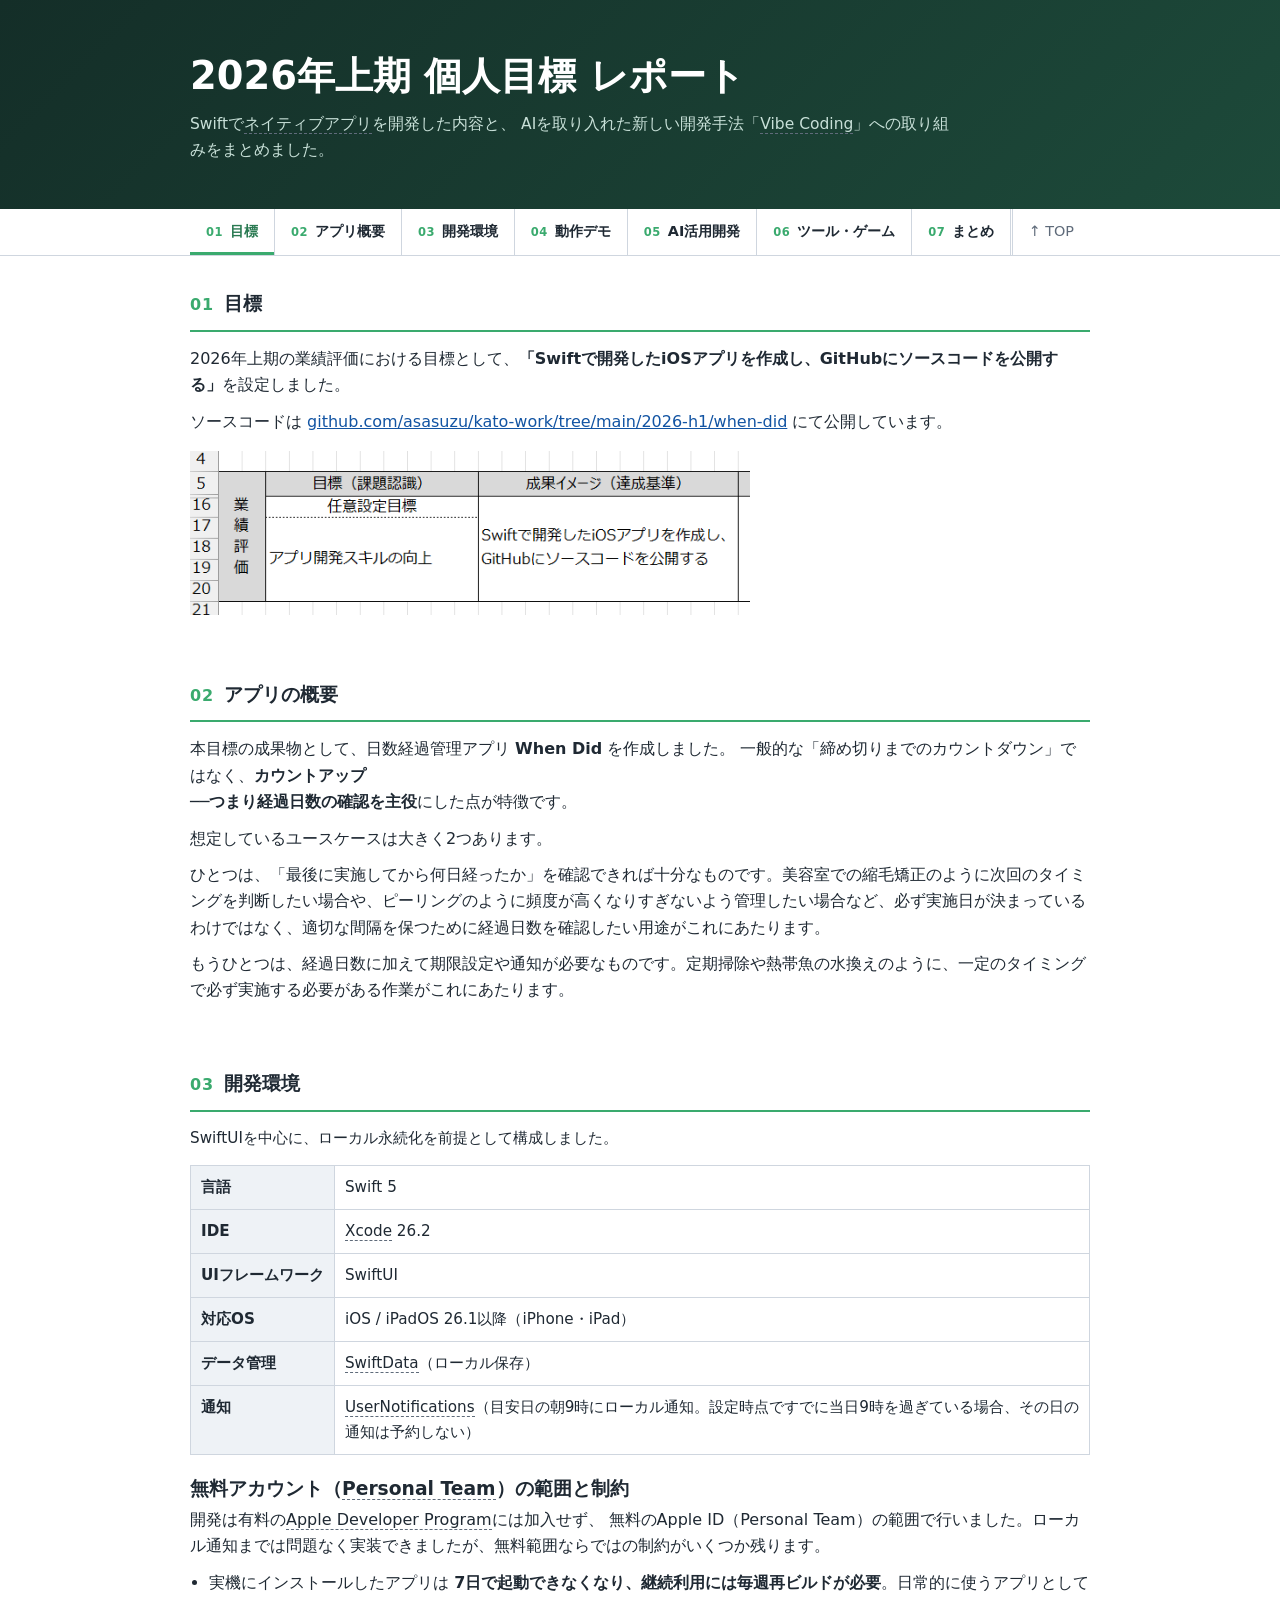
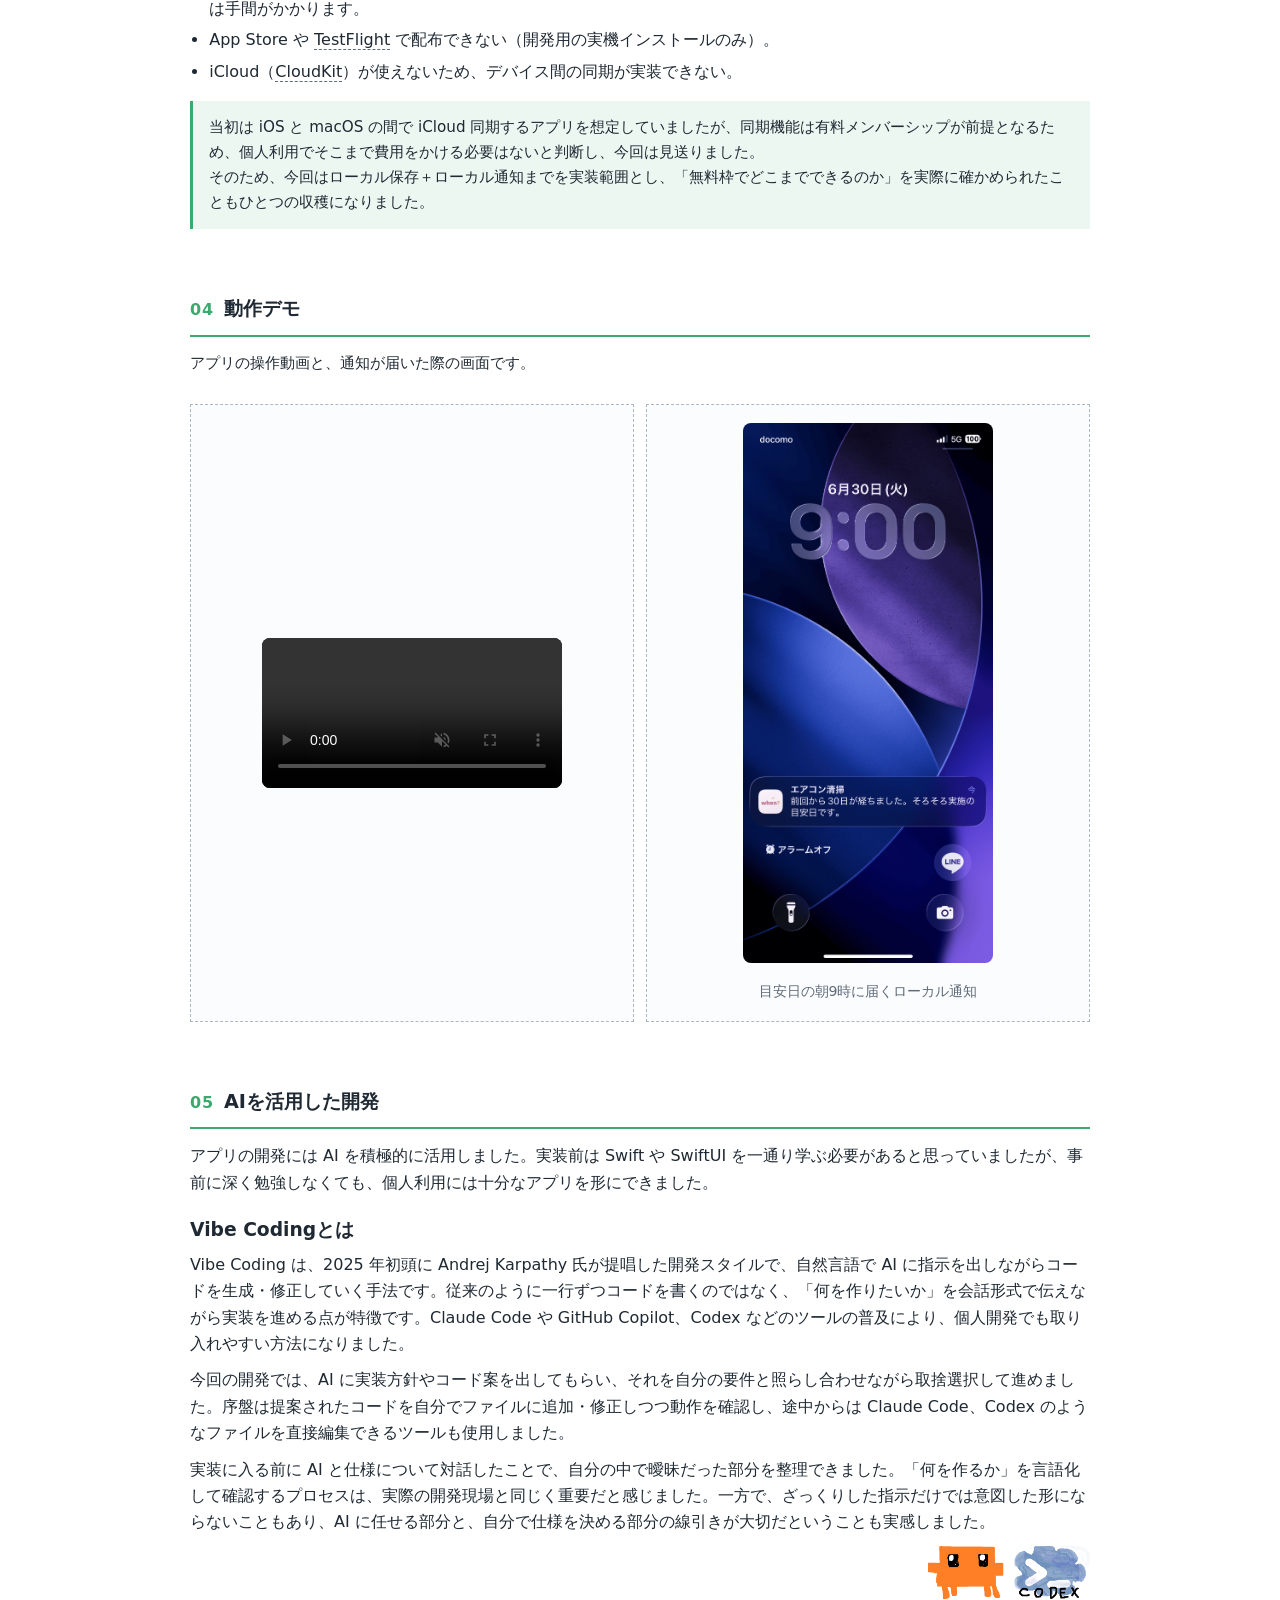
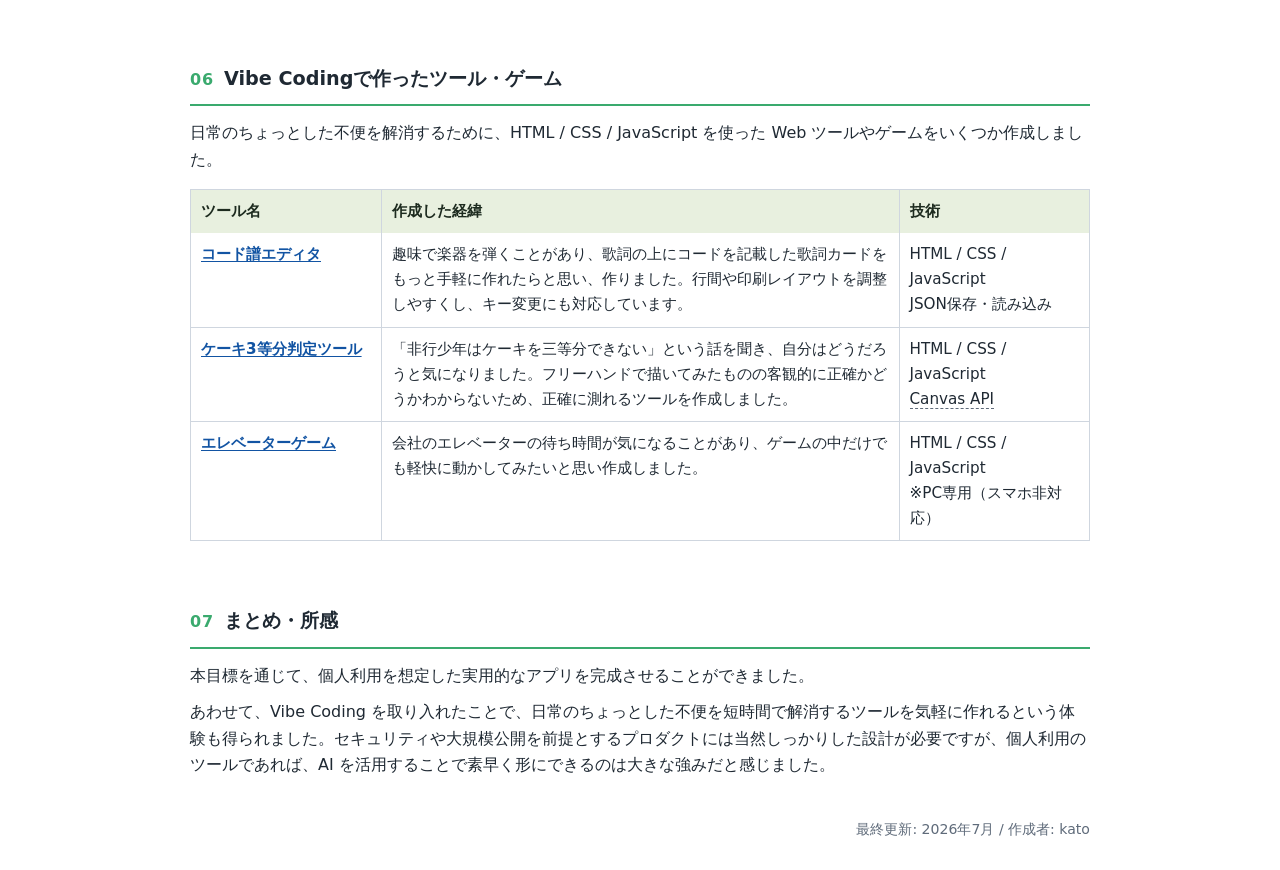
==== commit 3cf54ac9: "Narrow report layout from 1080px to 900px max width Co-Authored-By: Claude Sonnet 4.6 <noreply@anthr" ====
--- a/2026-h1/index.html
+++ b/2026-h1/index.html
@@ -15,7 +15,7 @@
                 --ink: #1f2933;
                 --focus-ring: rgba(42, 122, 82, 0.28);
                 /* 中央1080pxの段組みに揃えるための左右余白 */
-                --gutter: max(32px, (100% - 1080px) / 2);
+                --gutter: max(32px, (100% - 900px) / 2);
             }
 
             /* 共有CSSの「グレー背景＋枠付きシート」を全幅レイアウトに上書き */
@@ -175,7 +175,7 @@
             }
 
             .sheet-section>p {
-                max-width: 960px;
+                max-width: 100%;
             }
 
             #vibe-coding h3 {
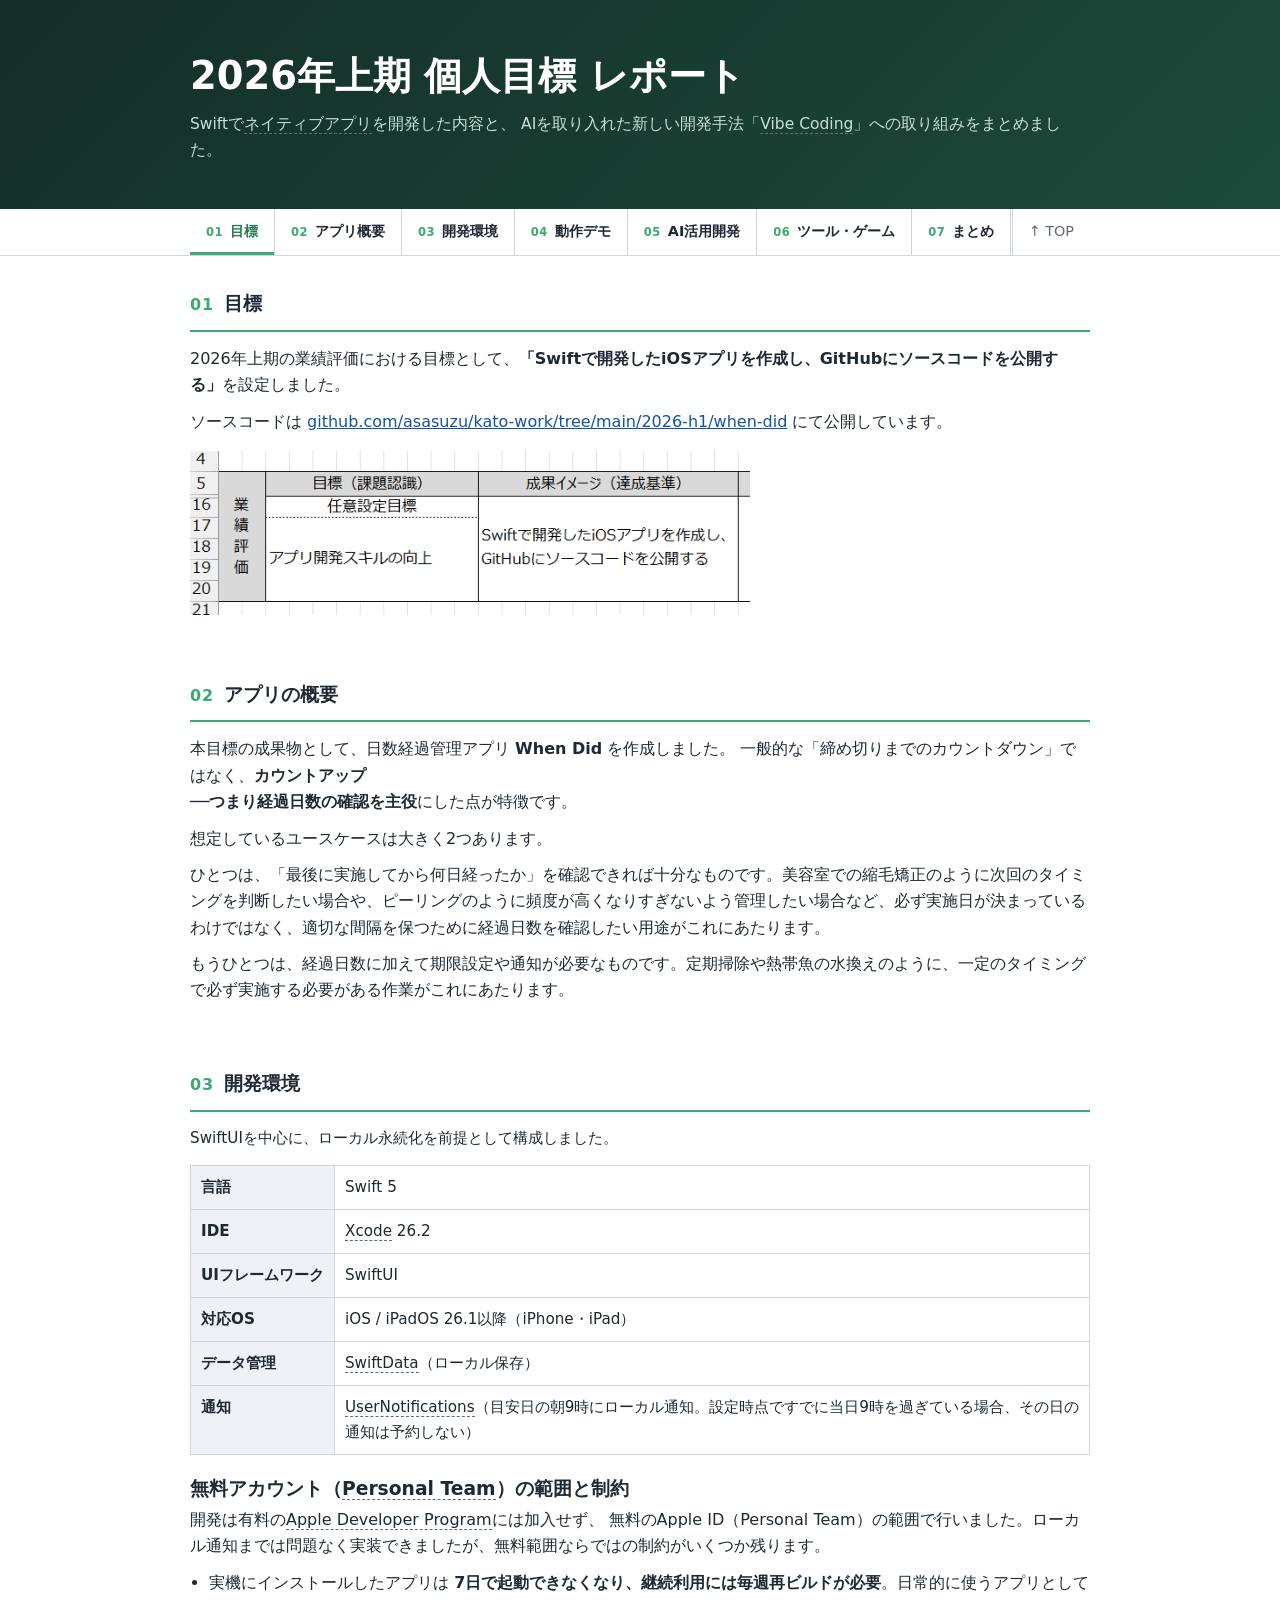
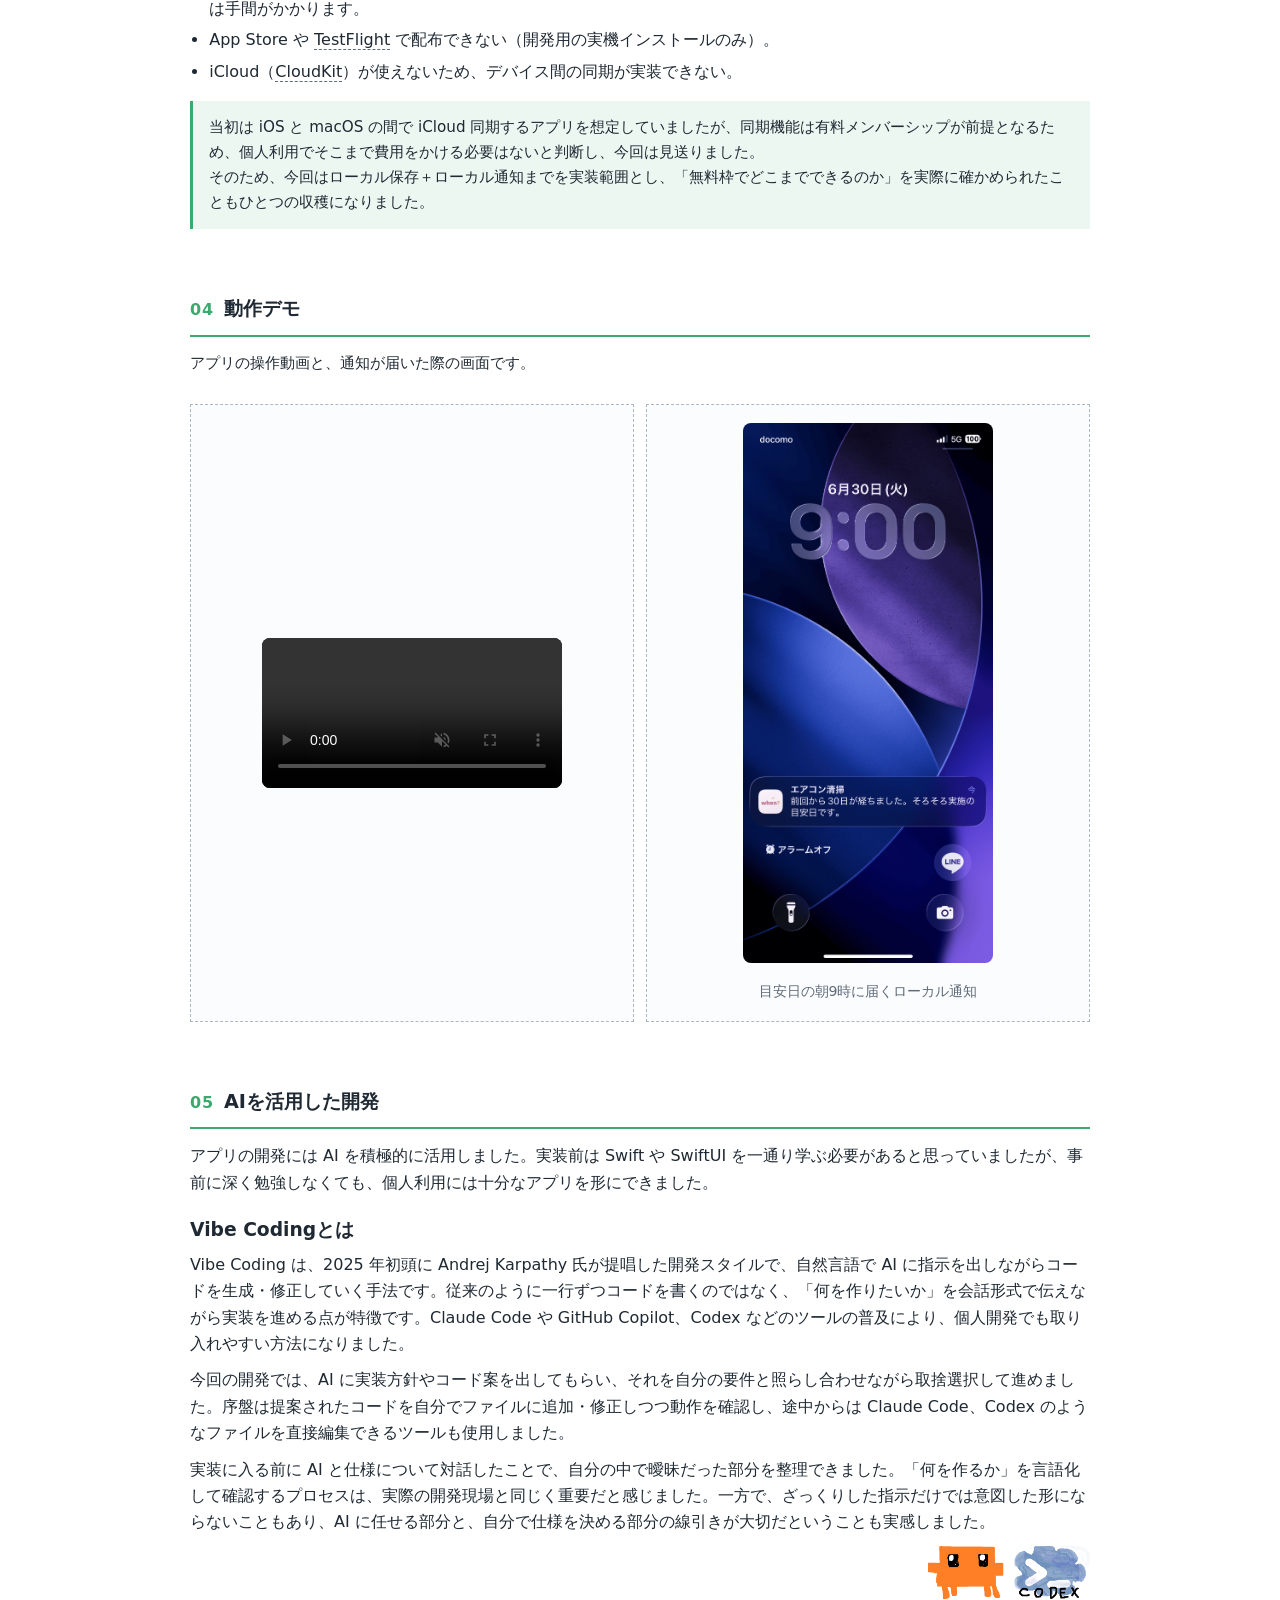
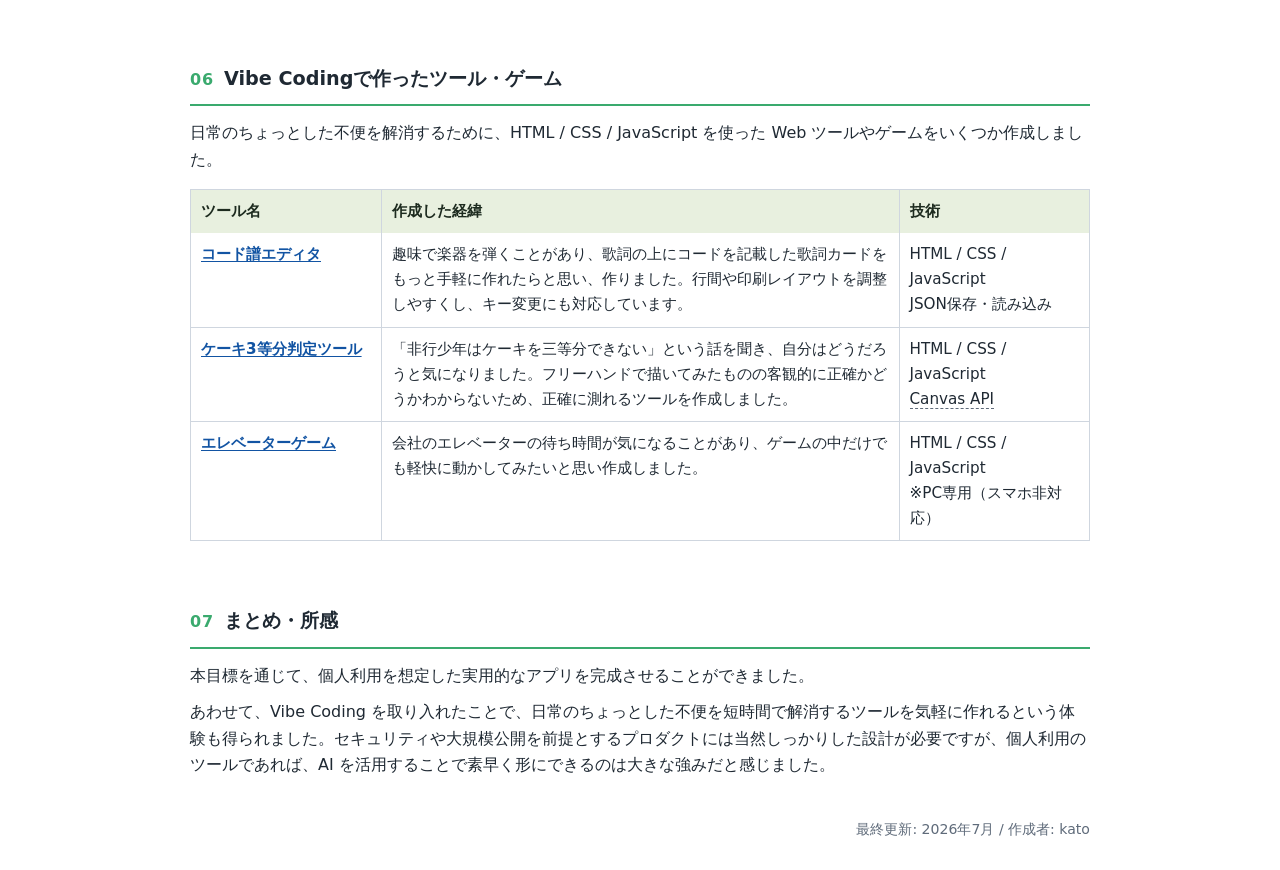
==== commit 68bfeafa: "Remove max-width restriction on hero lead text Co-Authored-By: Claude Sonnet 4.6 <noreply@anthropic." ====
--- a/2026-h1/index.html
+++ b/2026-h1/index.html
@@ -51,7 +51,6 @@
                 margin: 12px 0 0;
                 color: #c8e0d8;
                 font-size: 0.97rem;
-                max-width: 760px;
             }
 
             /* ナビゲーション（スクロールしても画面上部に固定） */
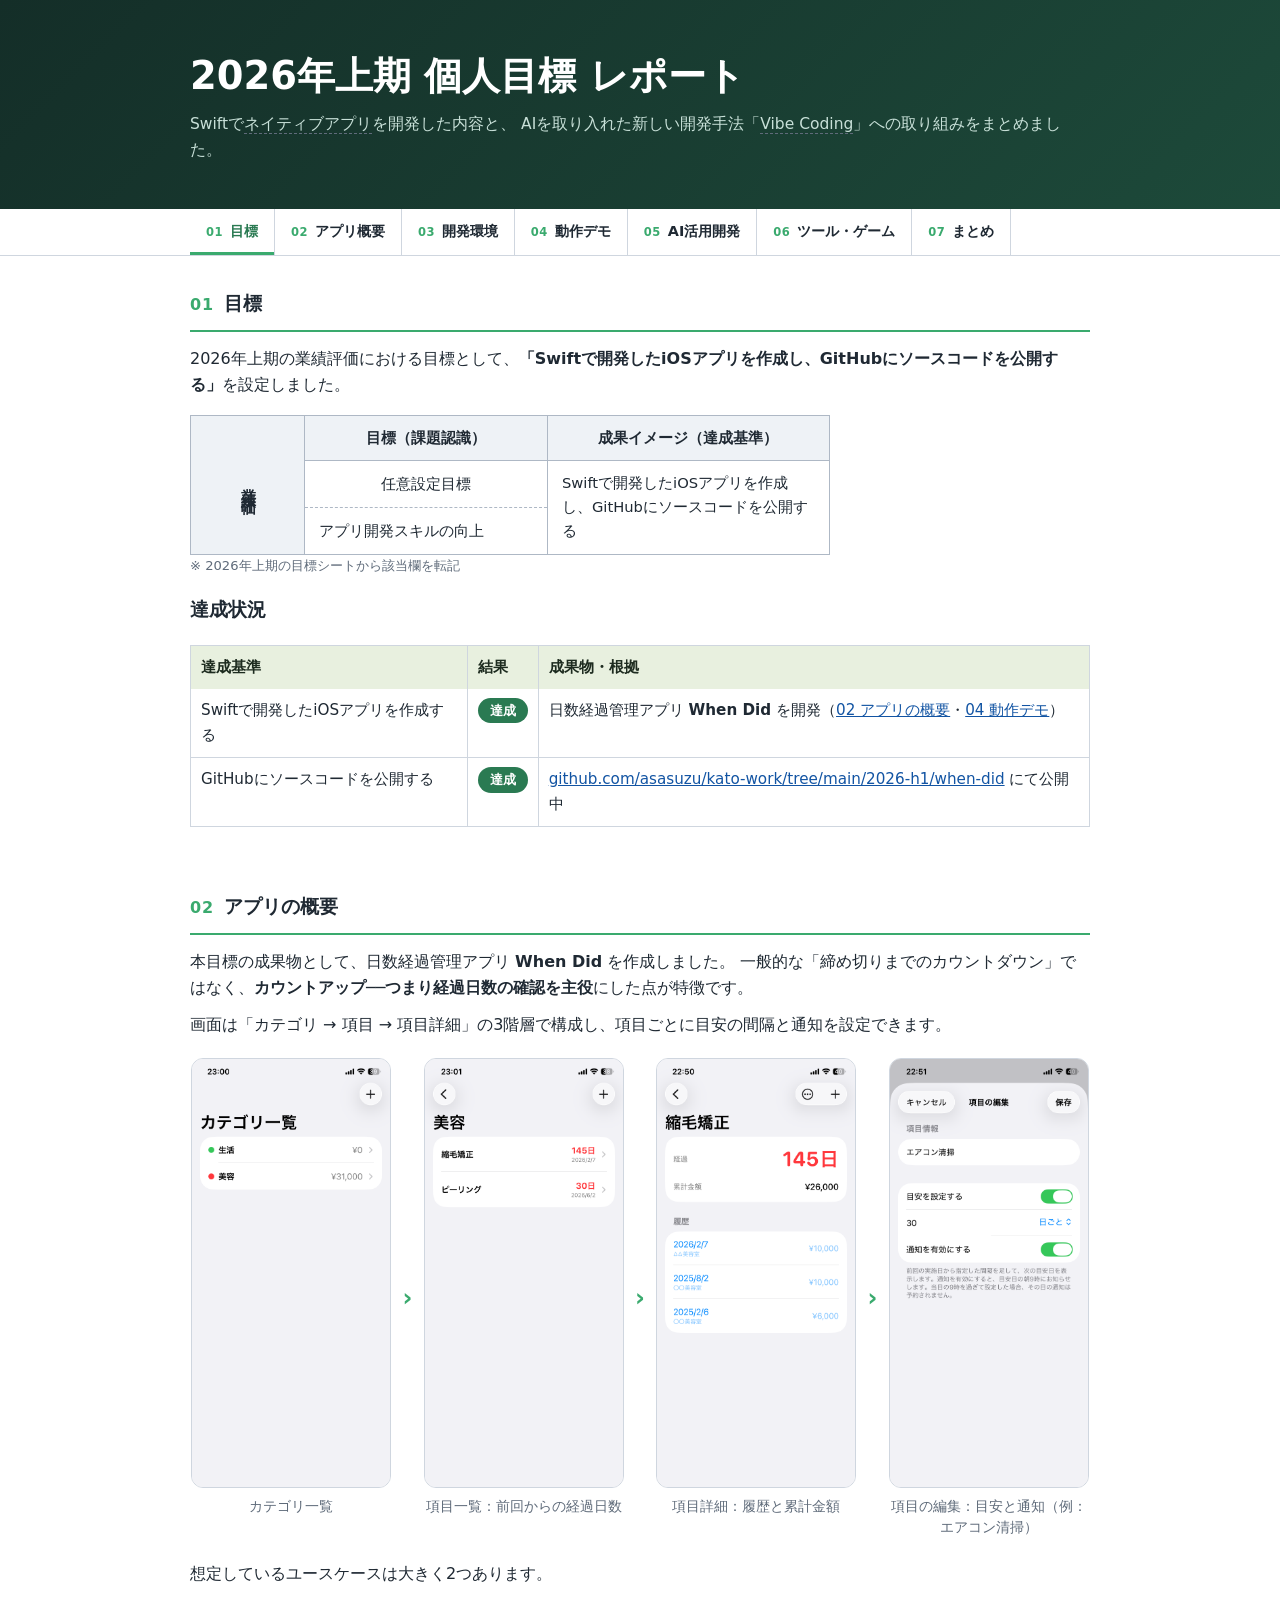
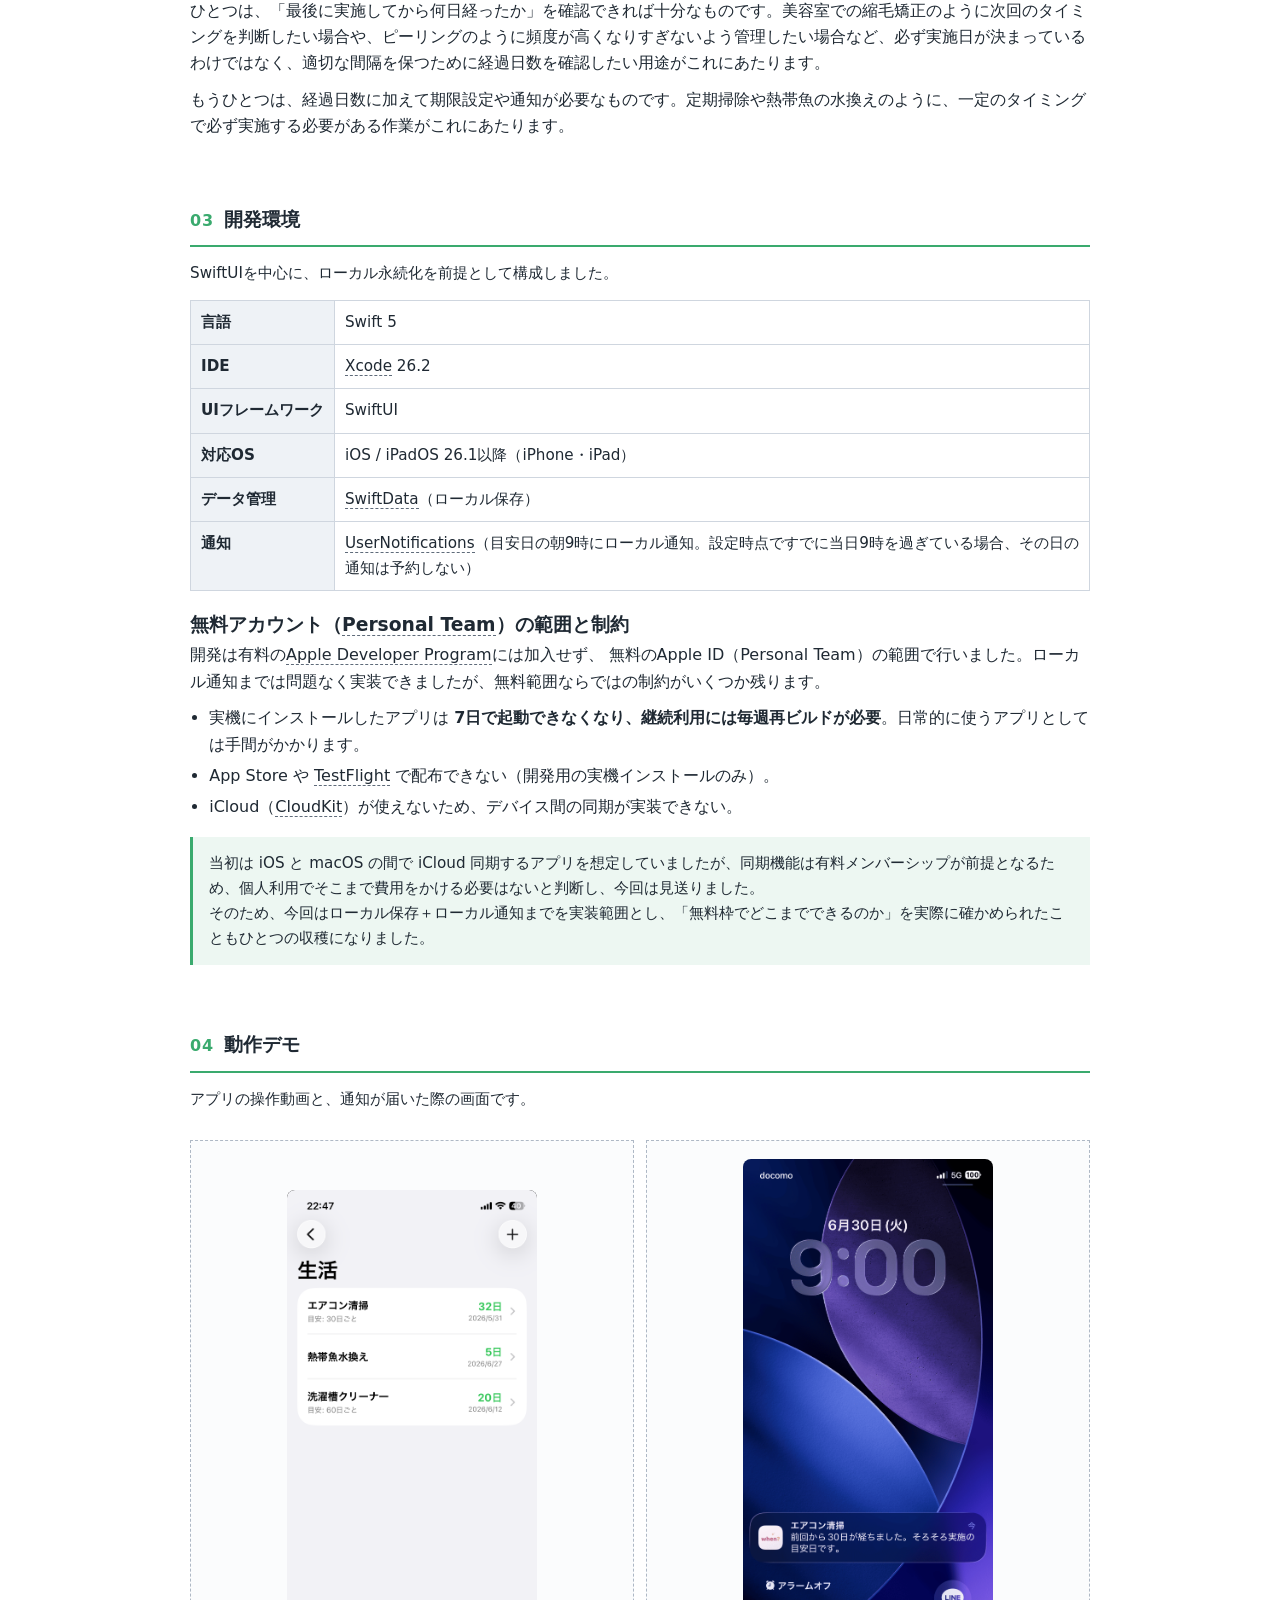
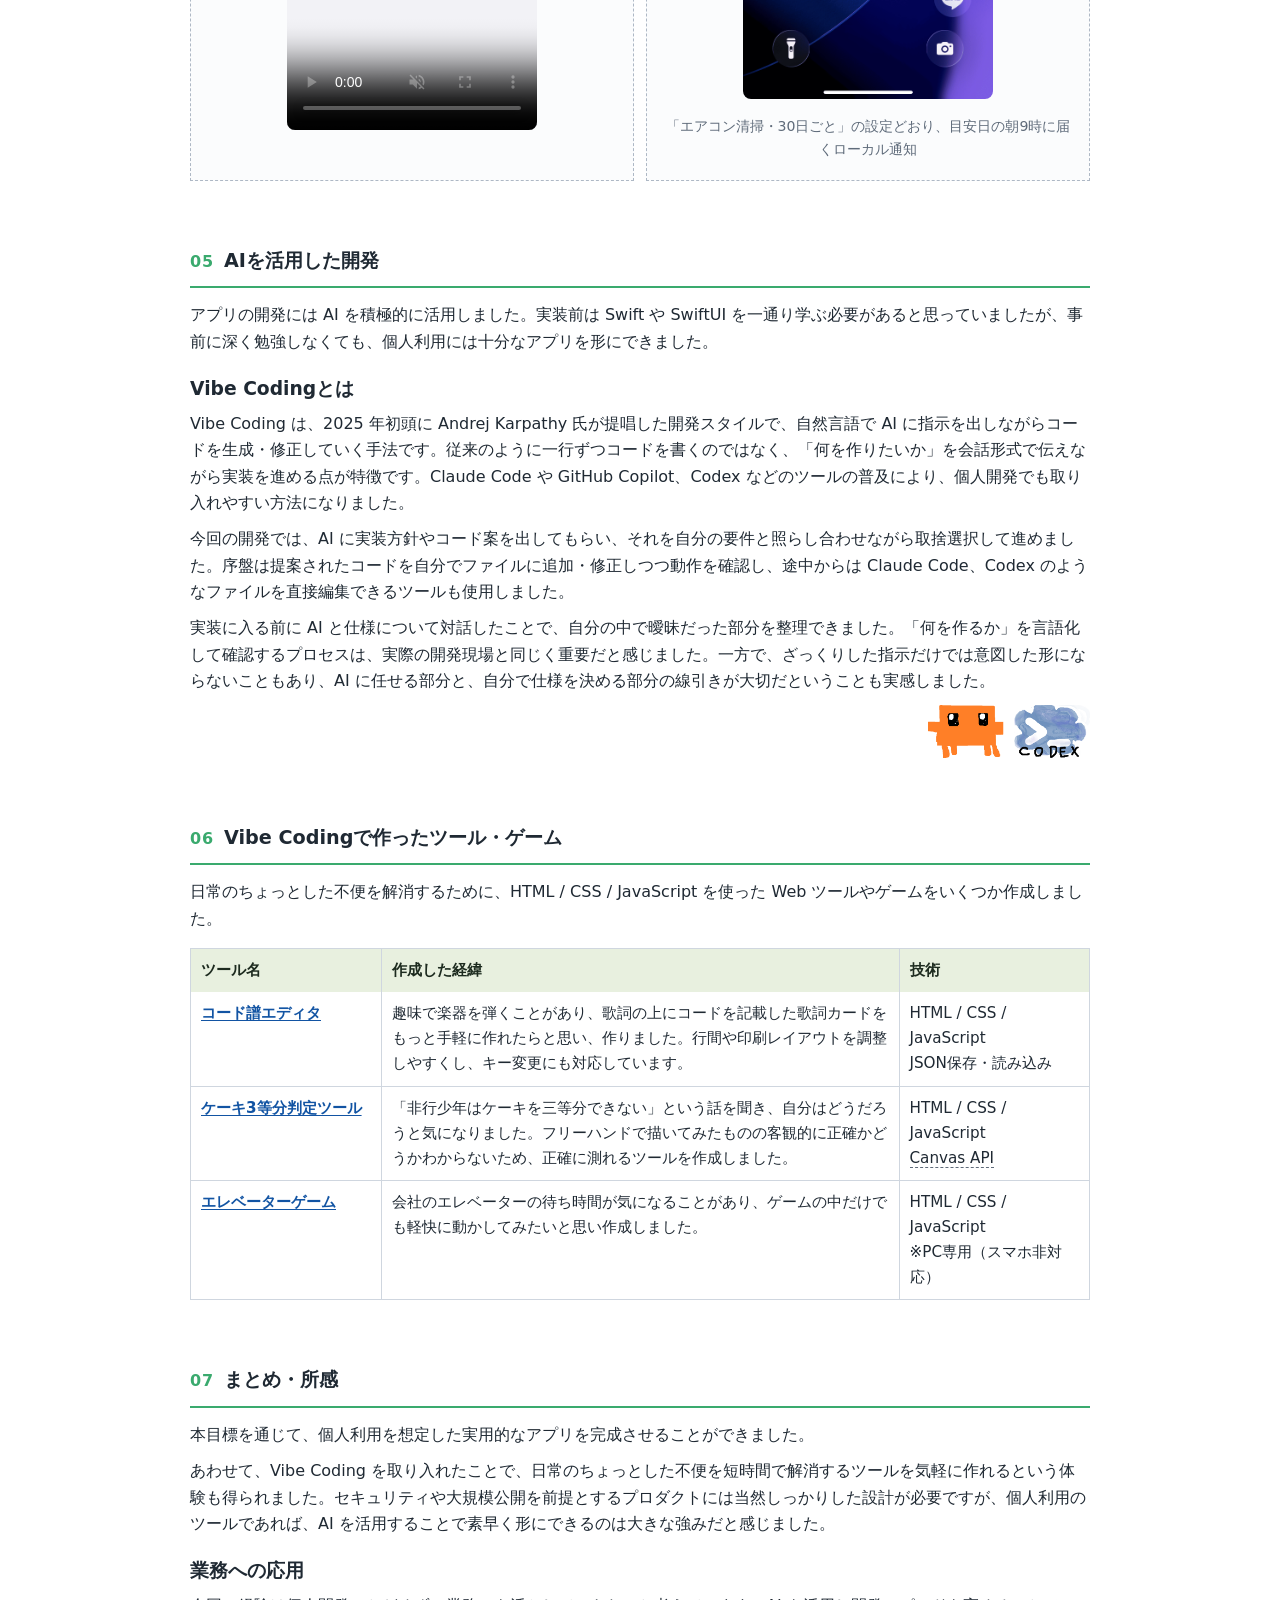
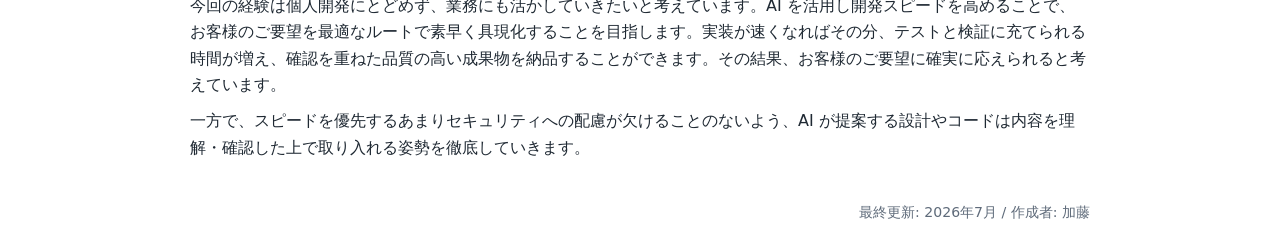
==== commit f564e28e: "Improve report for submission: screenshots, goal table, and summary - Add app screenshots as a scree" ====
--- a/2026-h1/index.html
+++ b/2026-h1/index.html
@@ -125,14 +125,6 @@
                 background: var(--accent);
             }
 
-            .report-nav .to-top {
-                margin-left: auto;
-                border-right: 0;
-                border-left: 1px solid var(--grid);
-                color: var(--muted);
-                font-weight: 500;
-            }
-
             /* 固定ナビにアンカーが隠れないようにする */
             .sheet-section {
                 scroll-margin-top: 47px;
@@ -177,6 +169,11 @@
                 max-width: 100%;
             }
 
+            /* 「カウントアップ──」のダッシュが行頭に落ちないようにする */
+            .nowrap {
+                white-space: nowrap;
+            }
+
             #vibe-coding h3 {
                 margin-bottom: 6px;
             }
@@ -185,16 +182,86 @@
                 margin-bottom: 2px;
             }
 
-            /* 目標シート画像 */
-            .image-frame {
-                margin: 16px 0 0;
-            }
-
-            .image-frame img {
-                display: block;
-                max-width: 560px;
+            #summary h3 {
+                margin-bottom: 6px;
+            }
+
+            /* 目標シート（HTML/CSSで再現） */
+            .goal-sheet {
+                margin-top: 16px;
+                max-width: 640px;
+            }
+
+            .goal-sheet table {
                 width: 100%;
-                height: auto;
+                border-collapse: collapse;
+                background: #ffffff;
+                font-size: 0.92rem;
+            }
+
+            .goal-sheet th,
+            .goal-sheet td {
+                padding: 10px 14px;
+                border: 1px solid var(--grid-dark);
+                vertical-align: middle;
+                text-align: left;
+            }
+
+            .goal-sheet .gs-side {
+                width: 2.6em;
+                padding: 10px 8px;
+                background: var(--subhead-bg);
+                text-align: center;
+                writing-mode: vertical-rl;
+                text-orientation: upright;
+                letter-spacing: 0.25em;
+                font-weight: 700;
+            }
+
+            .goal-sheet .gs-head {
+                background: var(--subhead-bg);
+                text-align: center;
+                font-weight: 700;
+            }
+
+            .goal-sheet .gs-subhead {
+                width: 38%;
+                border-bottom: 1px dashed var(--grid-dark);
+                text-align: center;
+            }
+
+            .goal-sheet .gs-theme {
+                border-top: 1px dashed var(--grid-dark);
+            }
+
+            .gs-note {
+                margin: 6px 0 0;
+                color: var(--muted);
+                font-size: 0.82rem;
+            }
+
+            /* 達成状況 */
+            .achieve-table {
+                margin-top: 14px;
+            }
+
+            .achieve-table .sheet-table {
+                min-width: 640px;
+            }
+
+            .achieve-table .sheet-table td:nth-child(2) {
+                white-space: nowrap;
+            }
+
+            .status-badge {
+                display: inline-block;
+                padding: 2px 12px;
+                border-radius: 999px;
+                background: var(--accent-strong);
+                color: #ffffff;
+                font-size: 0.82rem;
+                font-weight: 700;
+                white-space: nowrap;
             }
 
             /* アプリ特徴 */
@@ -234,6 +301,46 @@
                 color: var(--muted);
                 font-size: 0.92rem;
                 line-height: 1.75;
+            }
+
+            /* アプリ画面スクリーンショット（画面遷移フロー） */
+            .screen-flow {
+                display: grid;
+                grid-template-columns: 1fr auto 1fr auto 1fr auto 1fr;
+                align-items: start;
+                gap: 10px;
+                margin: 20px 0 24px;
+            }
+
+            .screen-flow figure {
+                margin: 0;
+                min-width: 0;
+                text-align: center;
+            }
+
+            .screen-flow img {
+                display: block;
+                width: 100%;
+                max-width: 200px;
+                margin: 0 auto;
+                border: 1px solid var(--grid);
+                border-radius: 12px;
+            }
+
+            .screen-flow figcaption {
+                margin-top: 8px;
+                color: var(--muted);
+                font-size: 0.85rem;
+                line-height: 1.5;
+            }
+
+            .flow-arrow {
+                align-self: center;
+                color: var(--accent);
+                font-size: 1.5rem;
+                font-weight: 700;
+                line-height: 1;
+                user-select: none;
             }
 
             /* 開発環境テーブル */
@@ -452,6 +559,18 @@
                     grid-template-columns: 1fr;
                 }
 
+                .screen-flow {
+                    grid-template-columns: 1fr;
+                    justify-items: center;
+                    gap: 6px;
+                }
+
+                .flow-arrow {
+                    align-self: auto;
+                    transform: rotate(90deg);
+                    padding: 8px 0;
+                }
+
                 .feature-row {
                     gap: 16px 0;
                 }
@@ -523,7 +642,7 @@
         <main class="page">
             <article class="sheet report">
 
-                <header id="top" class="report-hero">
+                <header class="report-hero">
                     <h1>2026年上期 個人目標 レポート</h1>
                     <p class="lead">
                         Swiftで<span class="term"
@@ -542,7 +661,6 @@
                     <a href="#vibe-coding"><span class="nav-num">05</span>AI活用開発</a>
                     <a href="#tools"><span class="nav-num">06</span>ツール・ゲーム</a>
                     <a href="#summary"><span class="nav-num">07</span>まとめ</a>
-                    <a class="to-top" href="#top">↑ TOP</a>
                 </nav>
 
                 <section id="goal" class="sheet-section">
@@ -551,10 +669,53 @@
                         <h2>目標</h2>
                     </div>
                     <p>2026年上期の業績評価における目標として、<strong>「Swiftで開発したiOSアプリを作成し、GitHubにソースコードを公開する」</strong>を設定しました。</p>
-                    <p>ソースコードは <a href="https://github.com/asasuzu/kato-work/tree/main/2026-h1/when-did" target="_blank"
-                            rel="noopener">github.com/asasuzu/kato-work/tree/main/2026-h1/when-did</a> にて公開しています。</p>
-                    <div class="image-frame">
-                        <img src="goal-sheet.png" alt="2026年上期 目標シート">
+                    <div class="goal-sheet">
+                        <table>
+                            <tbody>
+                                <tr>
+                                    <th class="gs-side" rowspan="3" scope="rowgroup">業績評価</th>
+                                    <th class="gs-head" scope="col">目標（課題認識）</th>
+                                    <th class="gs-head" scope="col">成果イメージ（達成基準）</th>
+                                </tr>
+                                <tr>
+                                    <td class="gs-subhead">任意設定目標</td>
+                                    <td rowspan="2">Swiftで開発したiOSアプリを作成し、GitHubにソースコードを公開する</td>
+                                </tr>
+                                <tr>
+                                    <td class="gs-theme">アプリ開発スキルの向上</td>
+                                </tr>
+                            </tbody>
+                        </table>
+                        <p class="gs-note">※ 2026年上期の目標シートから該当欄を転記</p>
+                    </div>
+
+                    <h3>達成状況</h3>
+                    <div class="table-wrap achieve-table">
+                        <table class="sheet-table">
+                            <thead>
+                                <tr>
+                                    <th>達成基準</th>
+                                    <th>結果</th>
+                                    <th>成果物・根拠</th>
+                                </tr>
+                            </thead>
+                            <tbody>
+                                <tr>
+                                    <td>Swiftで開発したiOSアプリを作成する</td>
+                                    <td><span class="status-badge">達成</span></td>
+                                    <td>日数経過管理アプリ <strong>When Did</strong> を開発（<a href="#app">02
+                                            アプリの概要</a>・<a href="#demo">04 動作デモ</a>）</td>
+                                </tr>
+                                <tr>
+                                    <td>GitHubにソースコードを公開する</td>
+                                    <td><span class="status-badge">達成</span></td>
+                                    <td><a href="https://github.com/asasuzu/kato-work/tree/main/2026-h1/when-did"
+                                            target="_blank"
+                                            rel="noopener">github.com/asasuzu/kato-work/tree/main/2026-h1/when-did</a>
+                                        にて公開中</td>
+                                </tr>
+                            </tbody>
+                        </table>
                     </div>
                 </section>
 
@@ -565,8 +726,41 @@
                     </div>
                     <p>
                         本目標の成果物として、日数経過管理アプリ <strong>When Did</strong> を作成しました。
-                        一般的な「締め切りまでのカウントダウン」ではなく、<strong>カウントアップ<br>──つまり経過日数の確認を主役</strong>にした点が特徴です。
-                    </p>
+                        一般的な「締め切りまでのカウントダウン」ではなく、<strong><span
+                                class="nowrap">カウントアップ──</span>つまり経過日数の確認を主役</strong>にした点が特徴です。
+                    </p>
+                    <p>
+                        画面は「カテゴリ → 項目 → 項目詳細」の3階層で構成し、項目ごとに目安の間隔と通知を設定できます。
+                    </p>
+                    <div class="screen-flow" aria-label="アプリの画面遷移">
+                        <figure>
+                            <img src="./when-did/categories-screenshot.png"
+                                alt="カテゴリ一覧画面のスクリーンショット。生活と美容のカテゴリが登録され、カテゴリごとの累計金額が表示されている"
+                                loading="lazy">
+                            <figcaption>カテゴリ一覧</figcaption>
+                        </figure>
+                        <span class="flow-arrow" aria-hidden="true">›</span>
+                        <figure>
+                            <img src="./when-did/items-screenshot.png"
+                                alt="美容カテゴリの項目一覧のスクリーンショット。項目ごとに前回からの経過日数が表示されている"
+                                loading="lazy">
+                            <figcaption>項目一覧：前回からの経過日数</figcaption>
+                        </figure>
+                        <span class="flow-arrow" aria-hidden="true">›</span>
+                        <figure>
+                            <img src="./when-did/detail-screenshot.png"
+                                alt="項目詳細画面のスクリーンショット。経過145日、累計金額、実施履歴が表示されている"
+                                loading="lazy">
+                            <figcaption>項目詳細：履歴と累計金額</figcaption>
+                        </figure>
+                        <span class="flow-arrow" aria-hidden="true">›</span>
+                        <figure>
+                            <img src="./when-did/settings-screenshot.png"
+                                alt="項目の編集画面のスクリーンショット。目安の間隔と通知の有効化を設定できる"
+                                loading="lazy">
+                            <figcaption>項目の編集：目安と通知（例：エアコン清掃）</figcaption>
+                        </figure>
+                    </div>
                     <p>
                         想定しているユースケースは大きく2つあります。
                     </p>
@@ -666,7 +860,8 @@
 
                     <div class="demo-panel">
                         <div class="demo-slot">
-                            <video class="demo-video" src="./when-did/when-did-demo.mp4" controls playsinline muted
+                            <video class="demo-video" src="./when-did/when-did-demo.mp4"
+                                poster="./when-did/list-screenshot.png" controls playsinline muted
                                 preload="metadata">
                                 お使いのブラウザは動画の再生に対応していません。
                                 <a href="./when-did/when-did-demo.mp4">動画を直接開く</a>
@@ -677,7 +872,7 @@
                                 <img src="./when-did/notification-screenshot.png" alt="目安日に届くローカル通知のスクリーンショット"
                                     style="max-height: 540px; border-radius: 8px;">
                                 <figcaption style="margin-top: 8px; color: var(--muted); font-size: 0.88rem;">
-                                    目安日の朝9時に届くローカル通知</figcaption>
+                                    「エアコン清掃・30日ごと」の設定どおり、目安日の朝9時に届くローカル通知</figcaption>
                             </figure>
                         </div>
                     </div>
@@ -787,10 +982,20 @@
                     <p>
                         あわせて、Vibe Coding を取り入れたことで、日常のちょっとした不便を短時間で解消するツールを気軽に作れるという体験も得られました。セキュリティや大規模公開を前提とするプロダクトには当然しっかりした設計が必要ですが、個人利用のツールであれば、AI を活用することで素早く形にできるのは大きな強みだと感じました。
                     </p>
+
+                    <h3>業務への応用</h3>
+                    <p>
+                        今回の経験は個人開発にとどめず、業務にも活かしていきたいと考えています。AI
+                        を活用し開発スピードを高めることで、お客様のご要望を最適なルートで素早く具現化することを目指します。実装が速くなればその分、テストと検証に充てられる時間が増え、確認を重ねた品質の高い成果物を納品することができます。その結果、お客様のご要望に確実に応えられると考えています。
+                    </p>
+                    <p>
+                        一方で、スピードを優先するあまりセキュリティへの配慮が欠けることのないよう、AI
+                        が提案する設計やコードは内容を理解・確認した上で取り入れる姿勢を徹底していきます。
+                    </p>
                 </section>
 
                 <footer class="final-note">
-                    <p>最終更新: 2026年7月 / 作成者: kato</p>
+                    <p>最終更新: 2026年7月 / 作成者: 加藤</p>
                 </footer>
 
             </article>
@@ -800,7 +1005,7 @@
             (function () {
                 const nav = document.querySelector('.report-nav');
                 const links = Array.from(nav.querySelectorAll('a[href^="#"]'))
-                    .filter((a) => a.hash && a.hash !== '#top');
+                    .filter((a) => a.hash);
                 const sections = links
                     .map((a) => document.querySelector(a.hash))
                     .filter(Boolean);
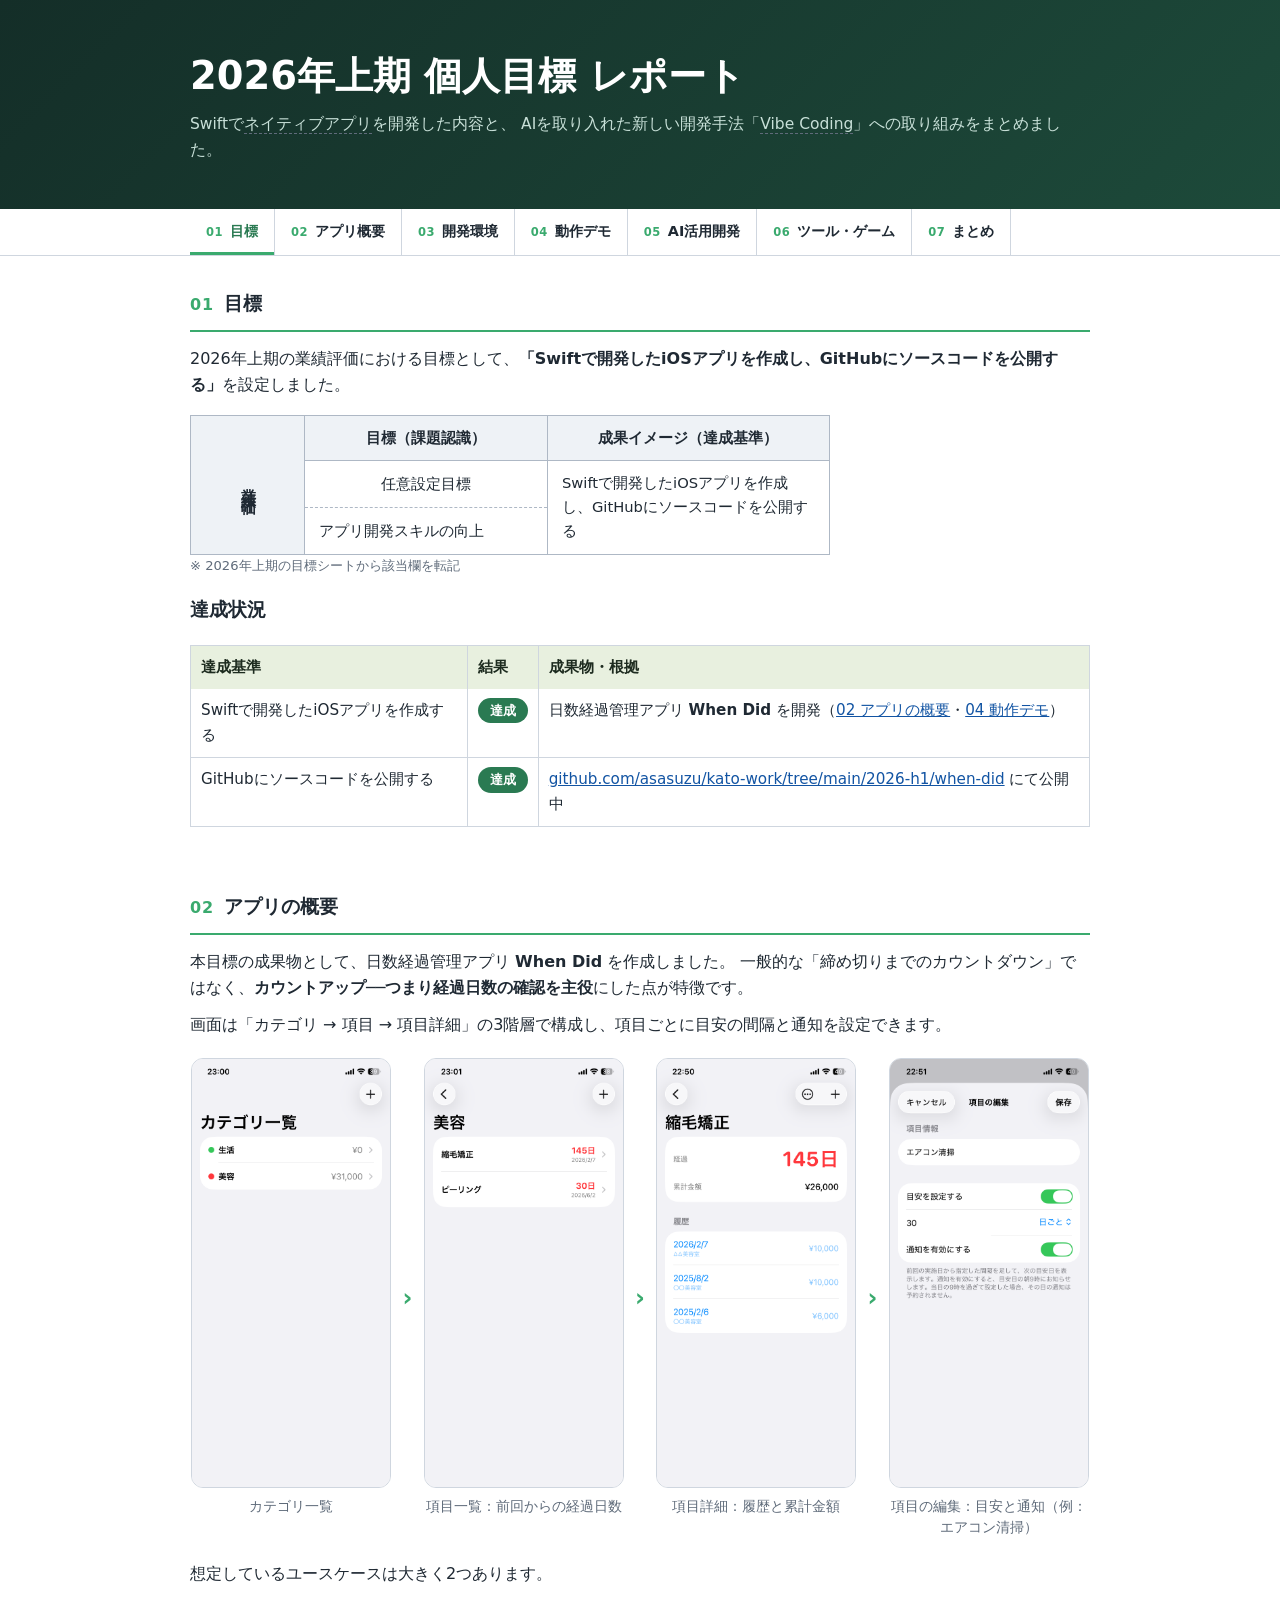
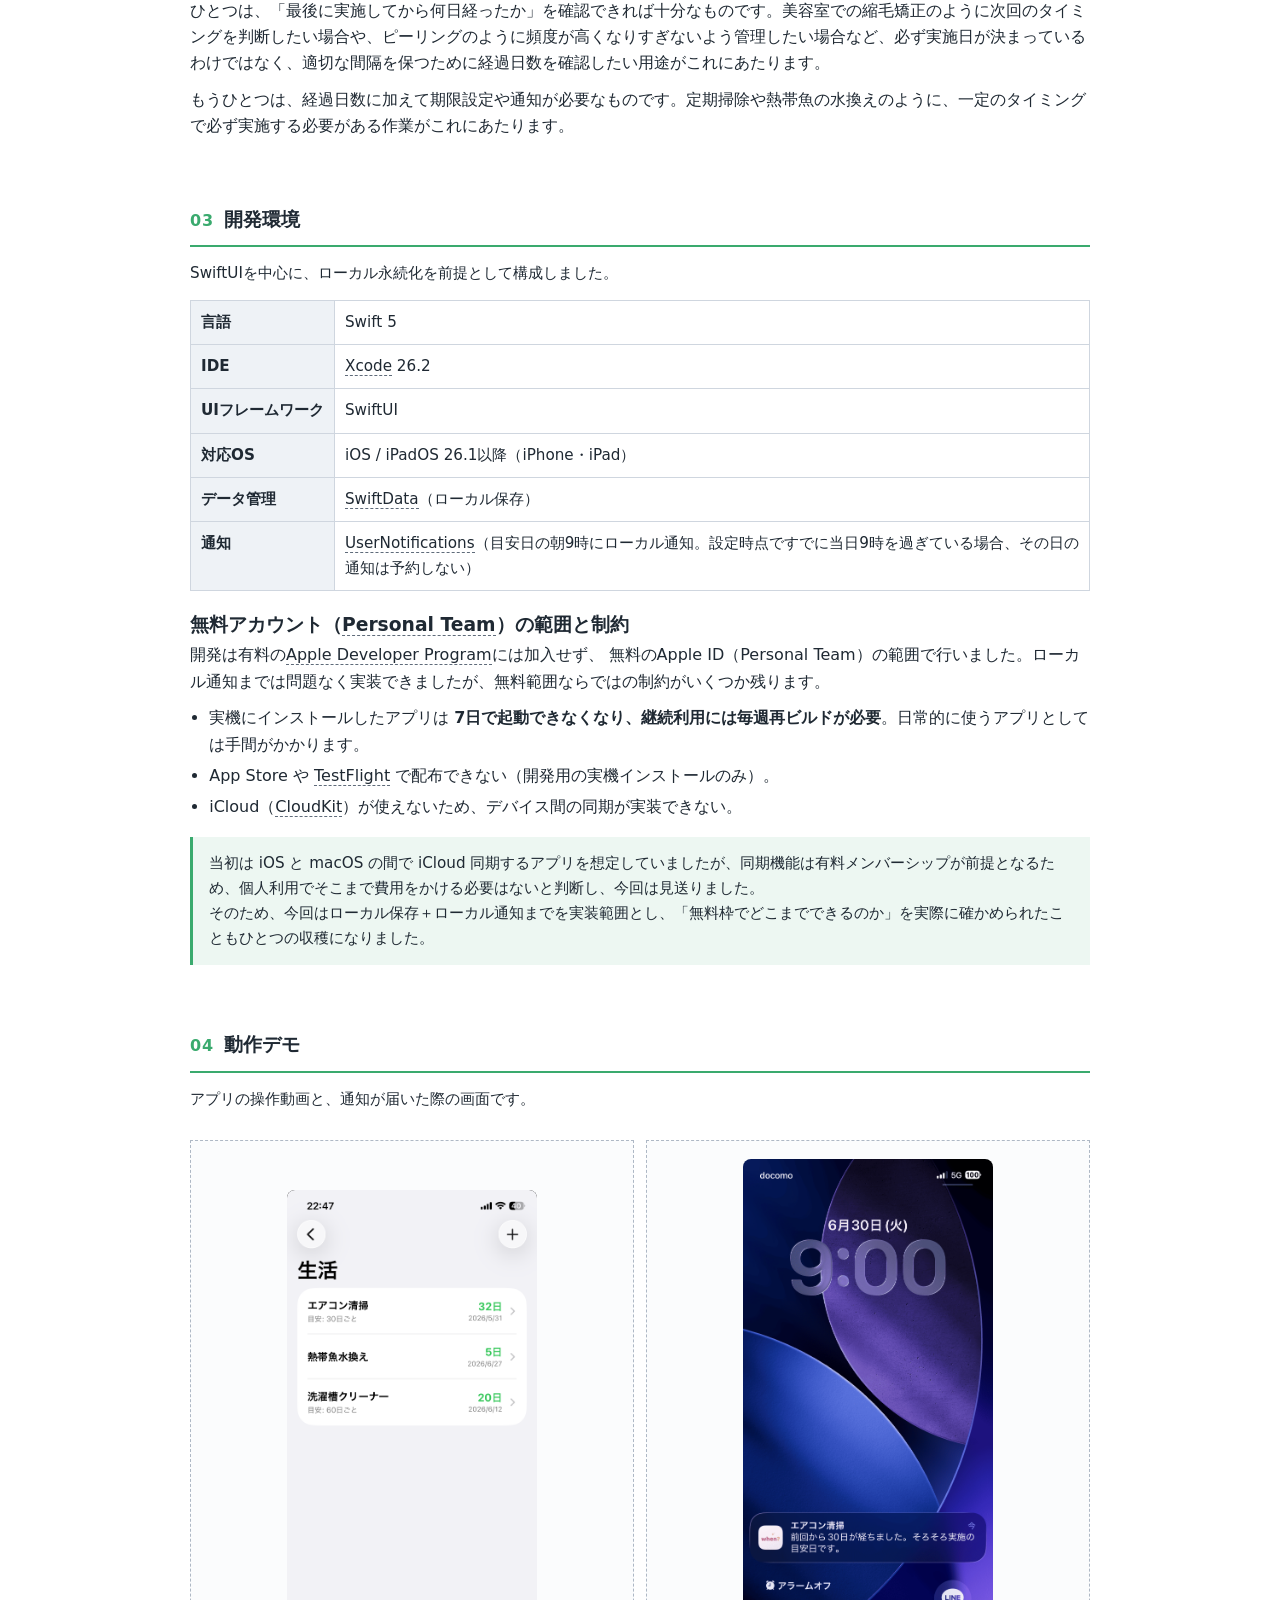
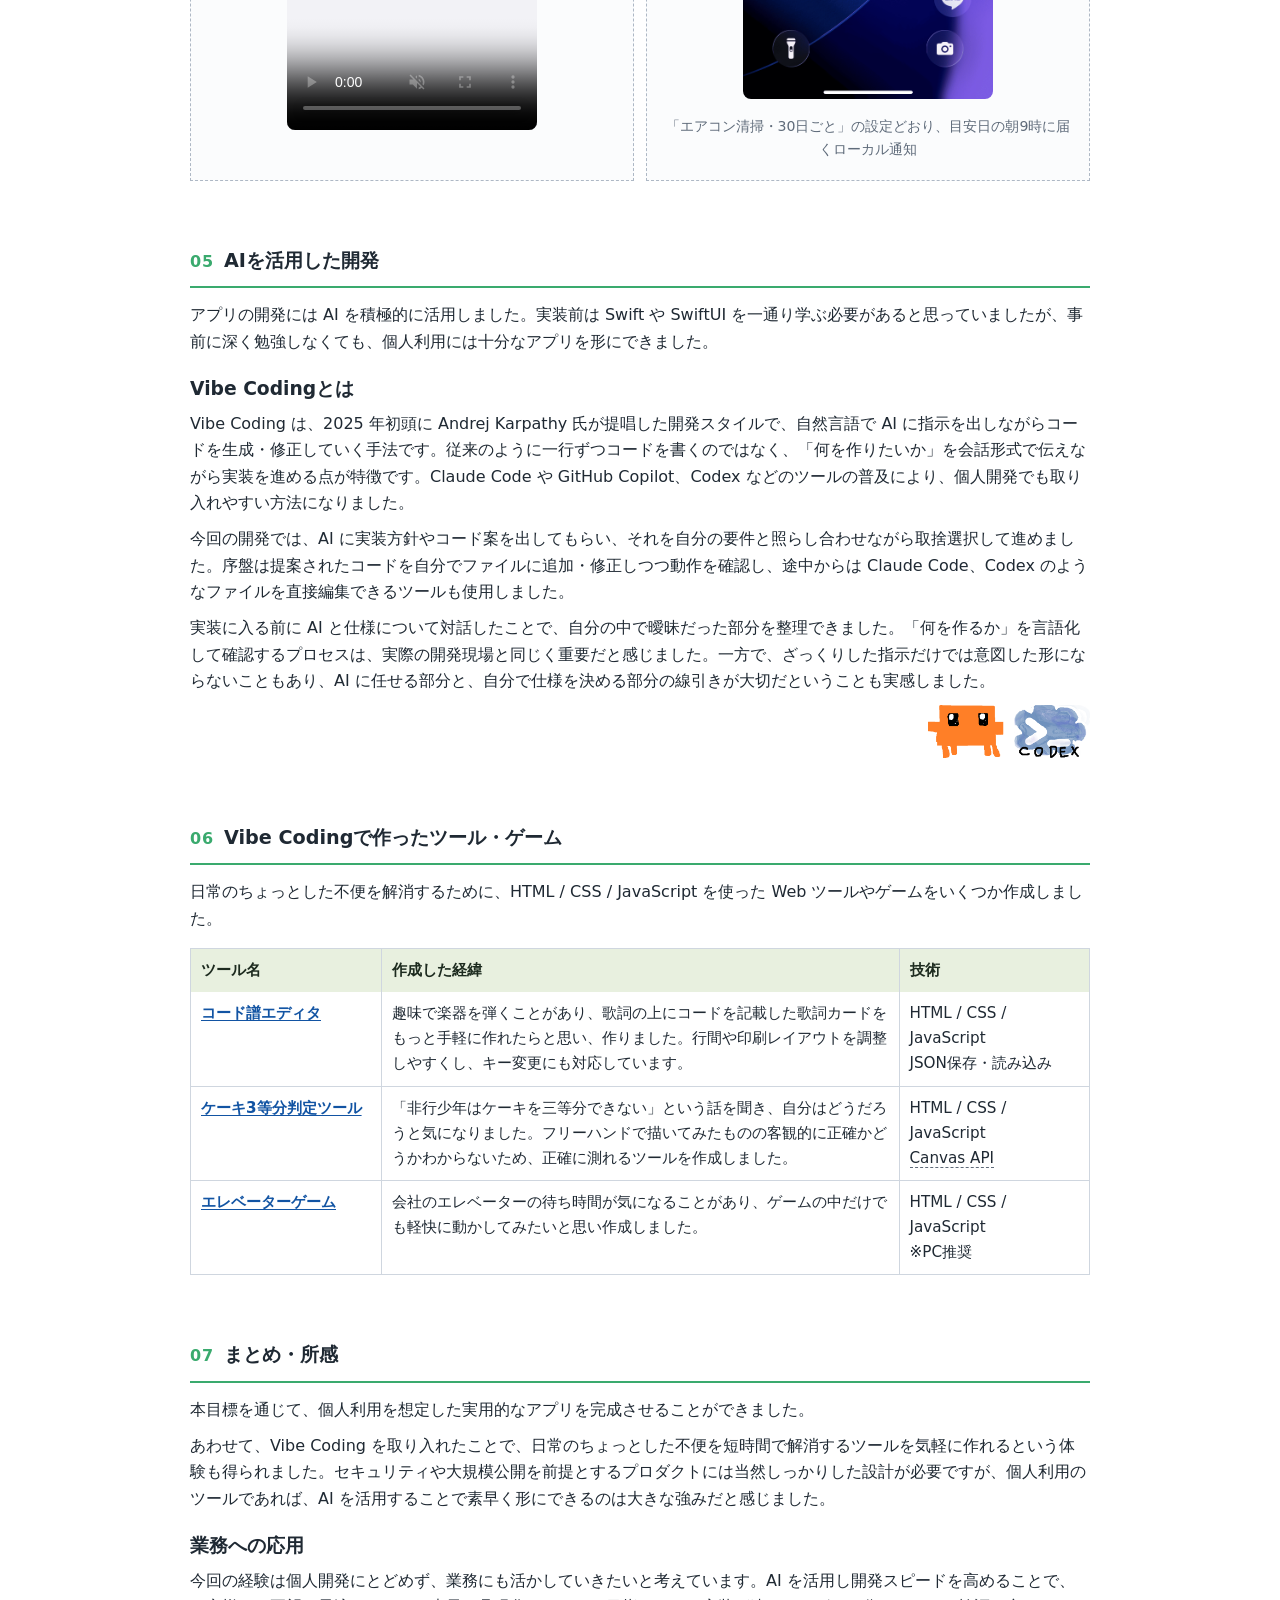
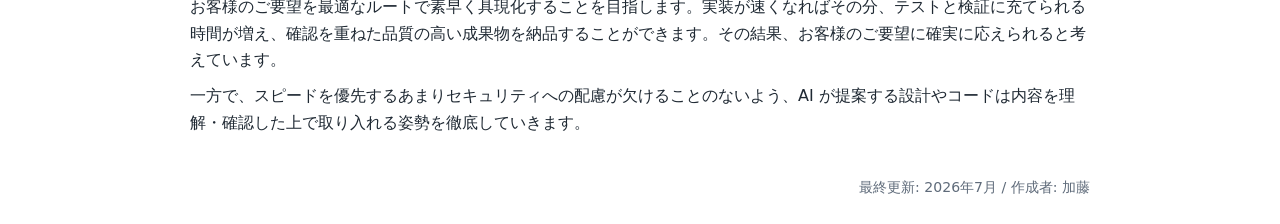
==== commit 454e006d: "エレベーターゲームの操作系を刷新し制限時間を60秒に変更 - 号機選択を廃止し、A/Bシャフトの階マスを直接クリックする方式に変更 - 移動中の行き先変更（リターゲット）とドア開閉中の行き先予約に対応" ====
--- a/2026-h1/index.html
+++ b/2026-h1/index.html
@@ -963,7 +963,7 @@
                                     <td>
                                         会社のエレベーターの待ち時間が気になることがあり、ゲームの中だけでも軽快に動かしてみたいと思い作成しました。
                                     </td>
-                                    <td>HTML / CSS / JavaScript<br>※PC専用（スマホ非対応）</td>
+                                    <td>HTML / CSS / JavaScript<br>※PC推奨</td>
                                 </tr>
                             </tbody>
                         </table>
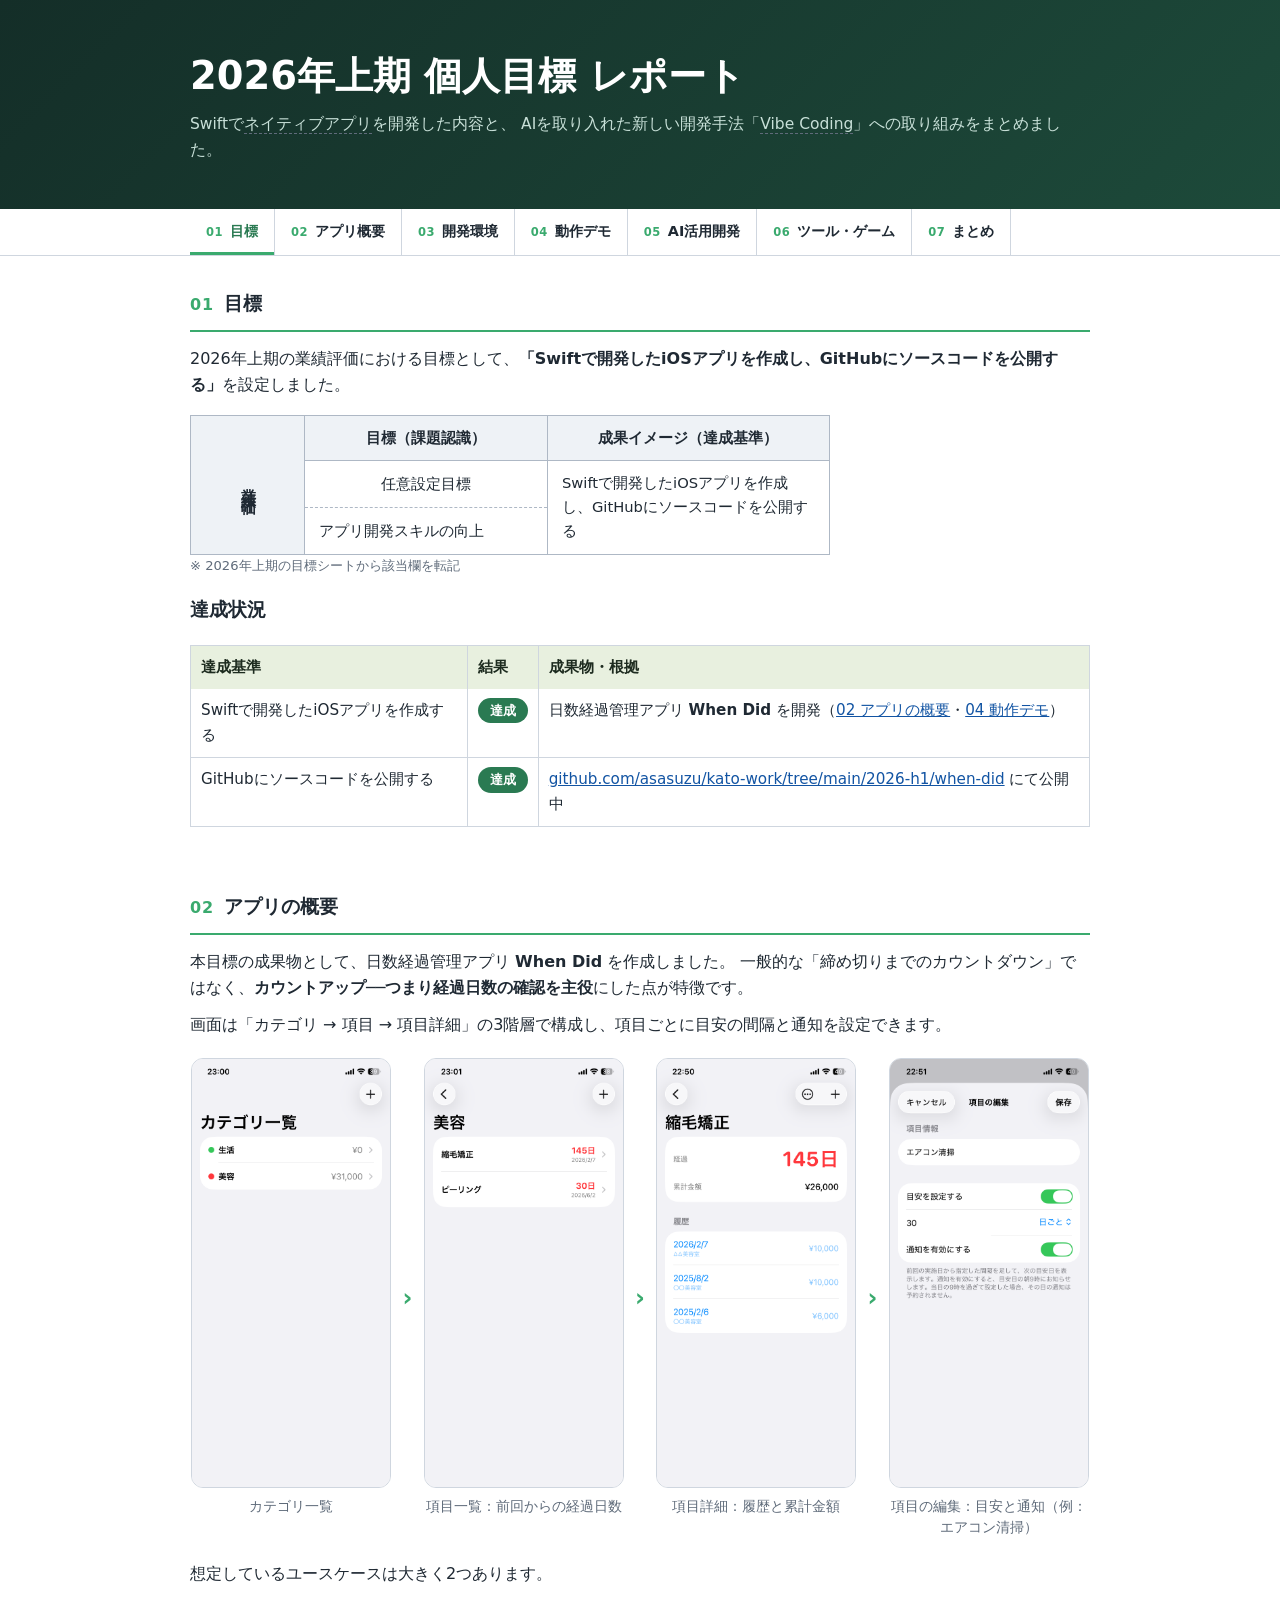
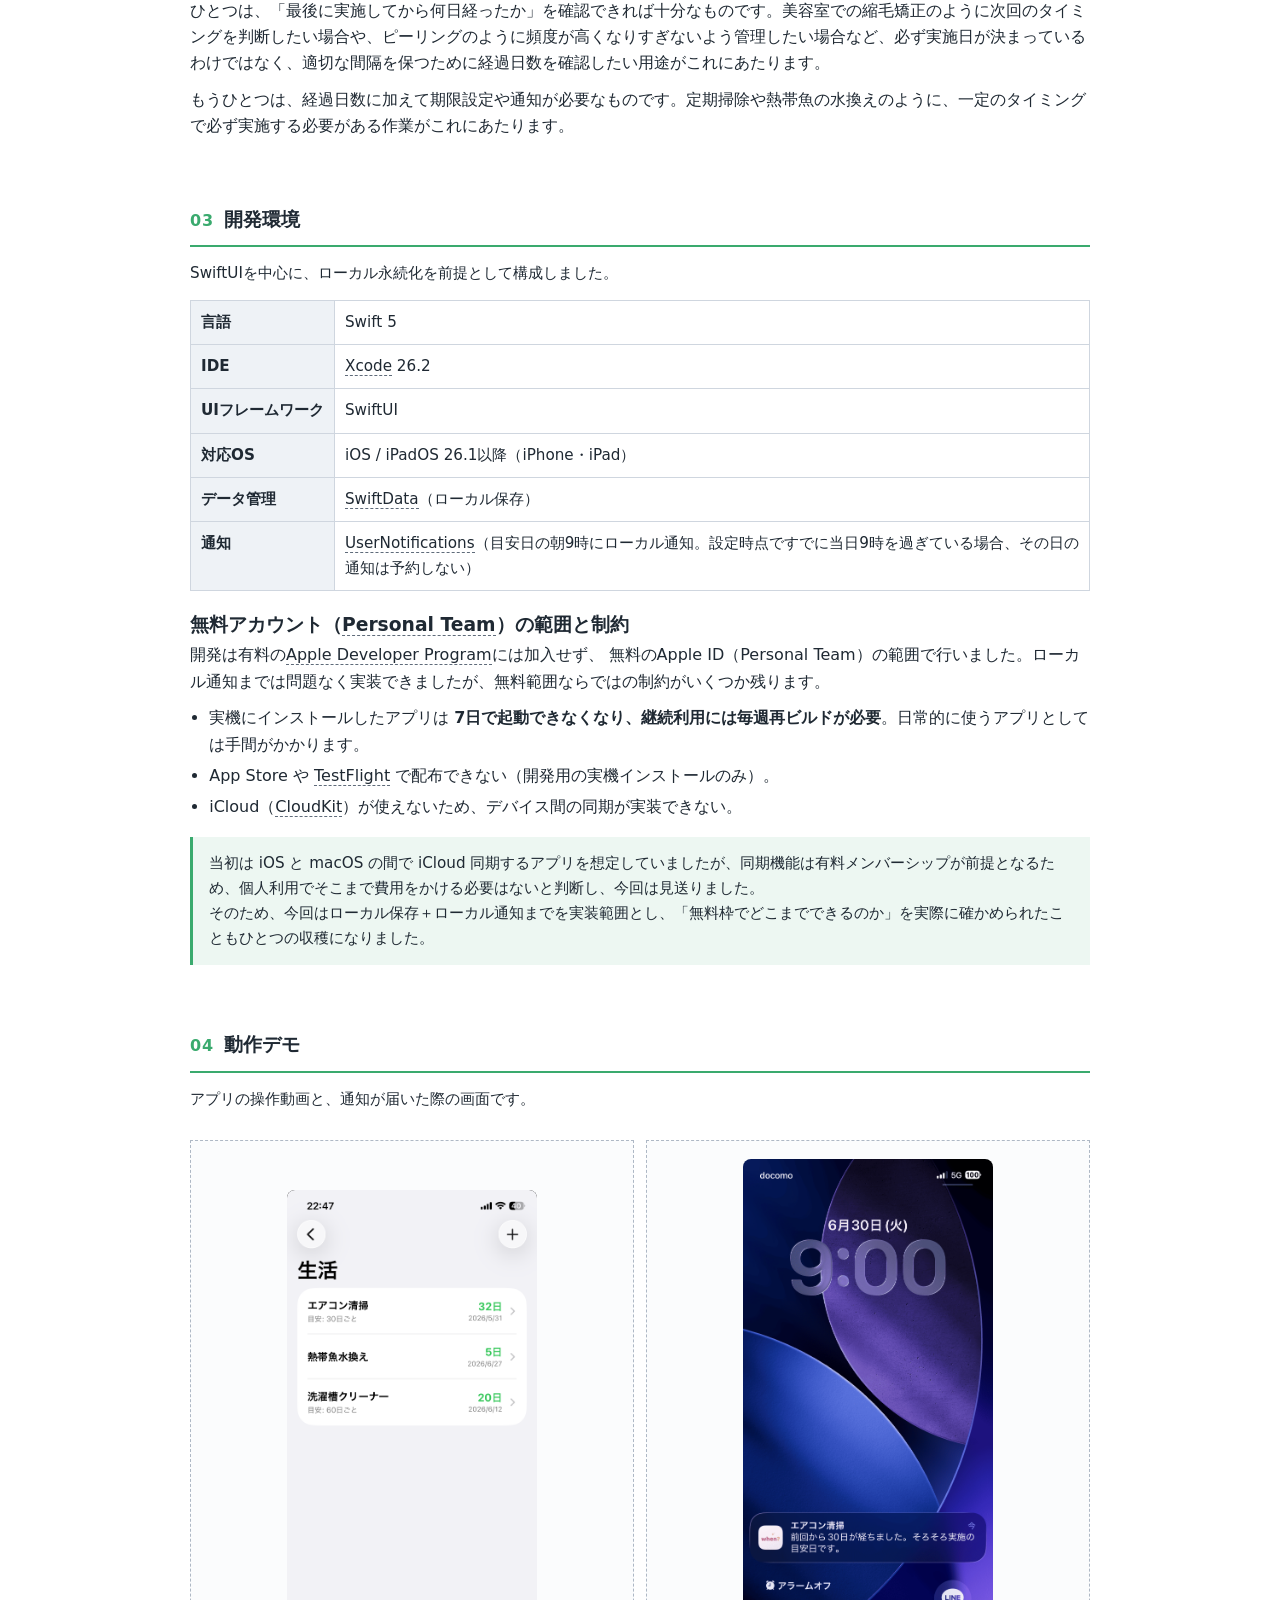
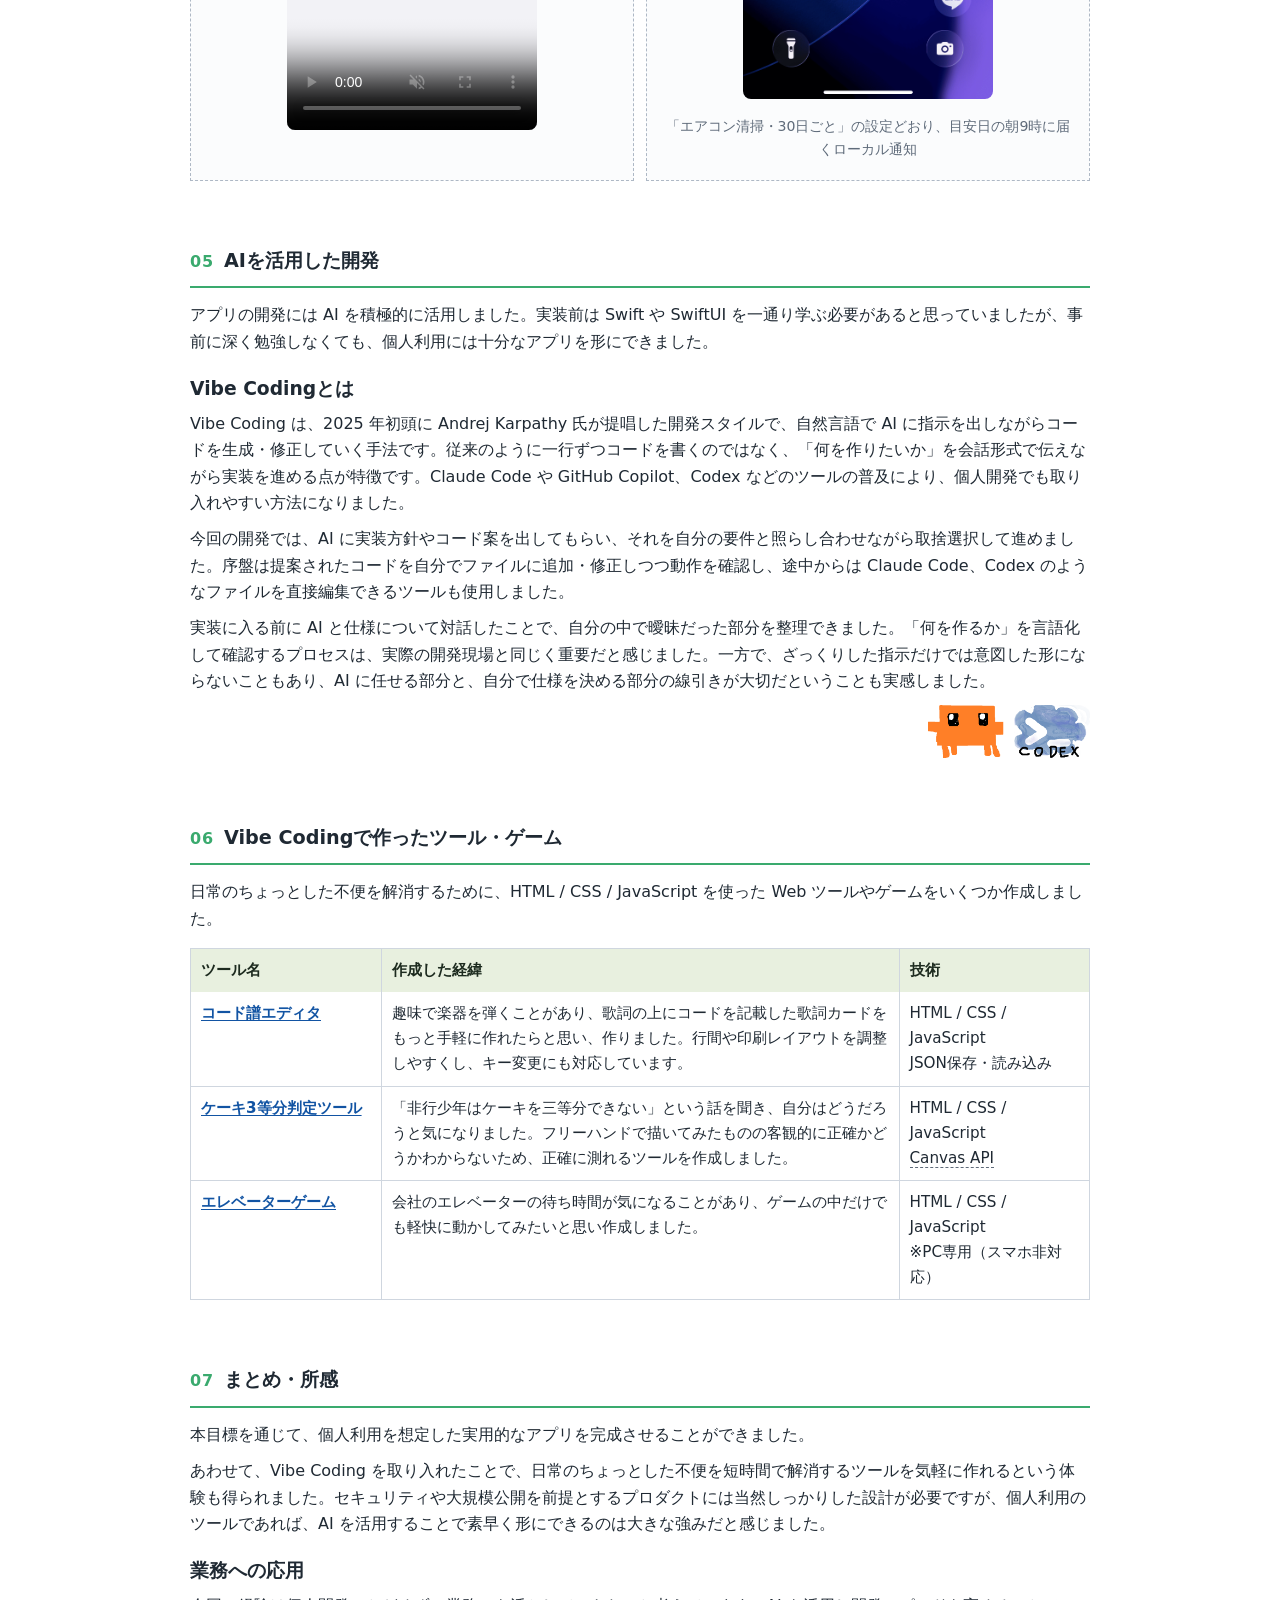
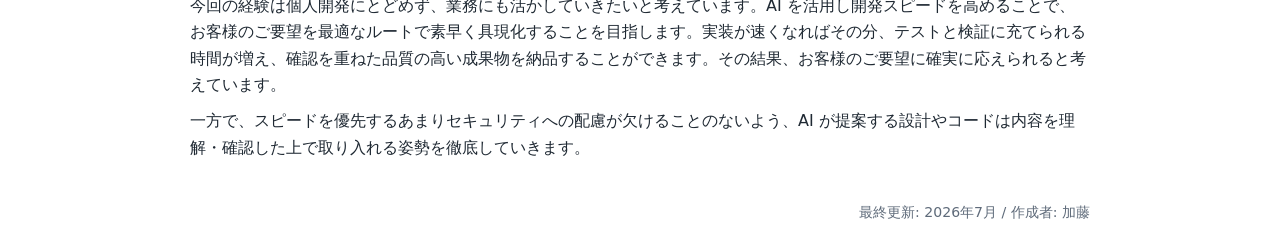
==== commit b8d0ec81: "スマホ向けブロック画面を文言を改めて復活 - タッチ端末で表示するPC専用ガードを再追加（急行操作ではなくレイアウトを理由とする文言に変更） - 一覧ページの注記を「PC専用（スマホ非対応）」に戻す " ====
--- a/2026-h1/index.html
+++ b/2026-h1/index.html
@@ -963,7 +963,7 @@
                                     <td>
                                         会社のエレベーターの待ち時間が気になることがあり、ゲームの中だけでも軽快に動かしてみたいと思い作成しました。
                                     </td>
-                                    <td>HTML / CSS / JavaScript<br>※PC推奨</td>
+                                    <td>HTML / CSS / JavaScript<br>※PC専用（スマホ非対応）</td>
                                 </tr>
                             </tbody>
                         </table>
